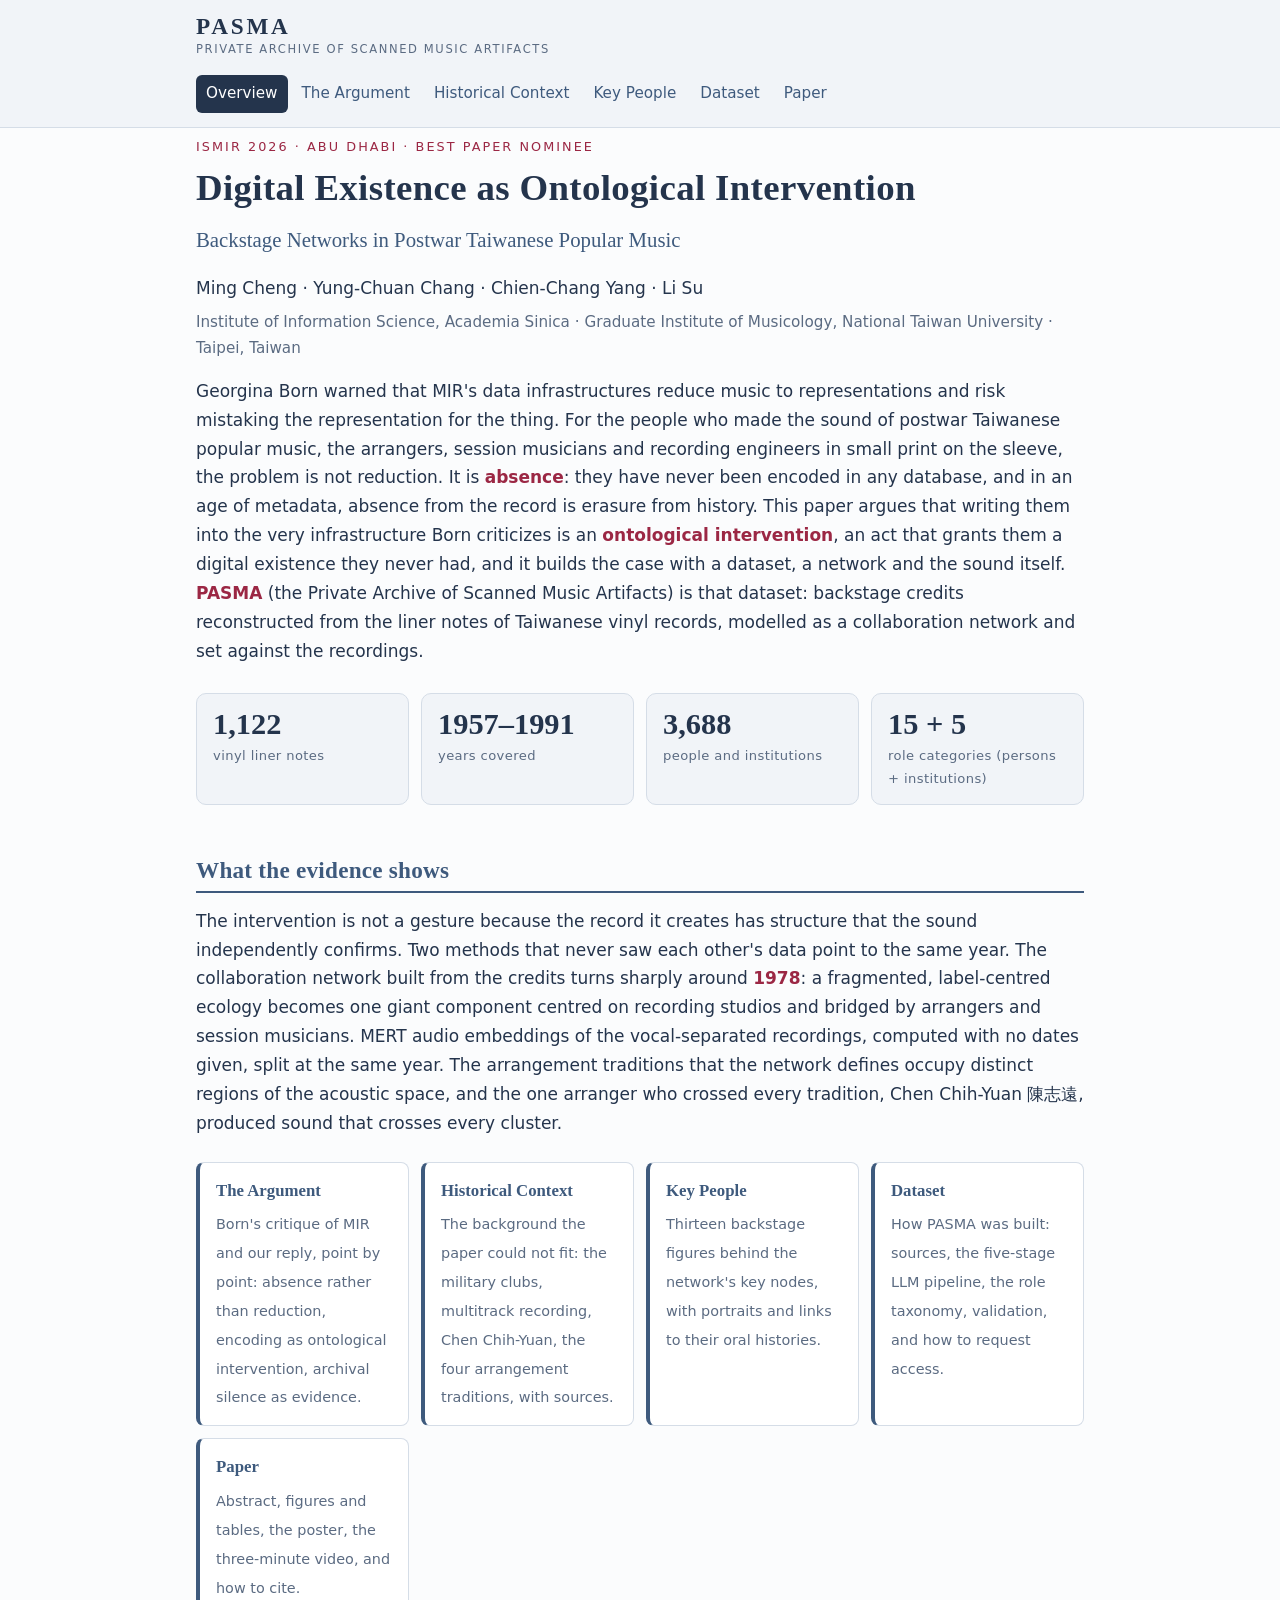
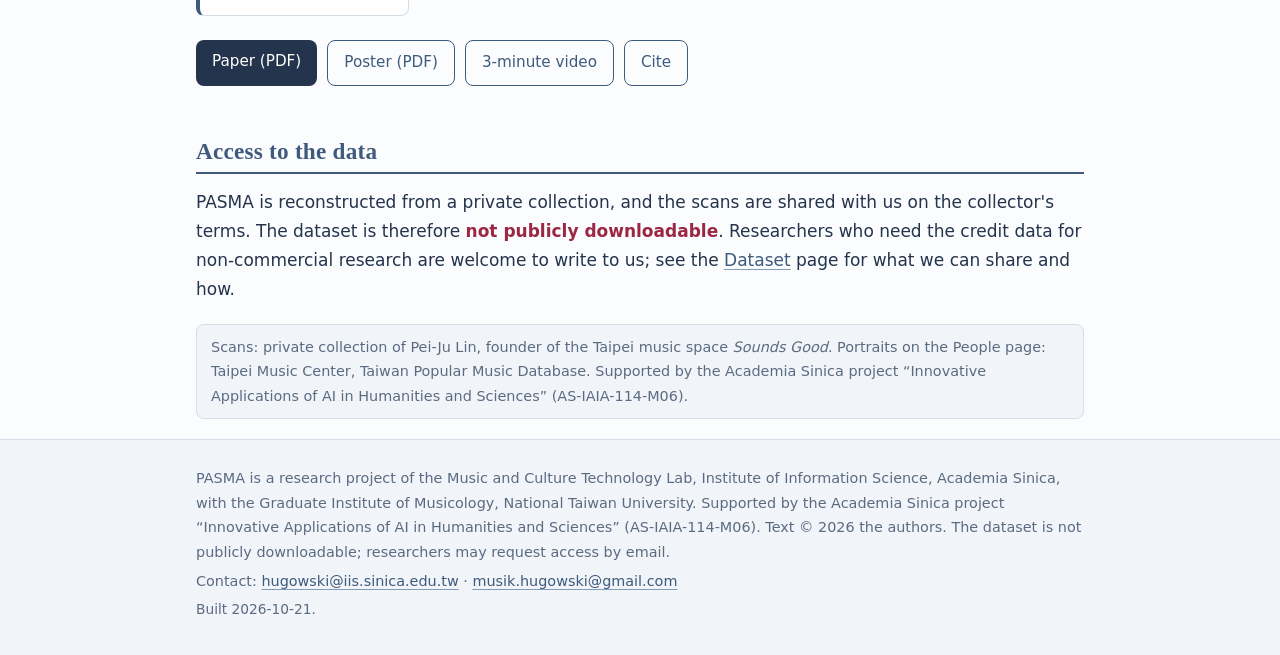
==== index.html @ 9acefadc "Add The Argument page; lead the overview with the claim" ====
<!doctype html>
<html lang="en">
<head>
<meta charset="utf-8">
<meta name="viewport" content="width=device-width, initial-scale=1">
<title>PASMA · Backstage networks in postwar Taiwanese popular music</title>
<meta name="description" content="PASMA, the Private Archive of Scanned Music Artifacts: a dataset reconstructed from the liner notes of 1,122 Taiwanese vinyl records (1957–1991), and the companion site of the ISMIR 2026 paper Digital Existence as Ontological Intervention.">
<meta name="build" content="2026-10-21T02:42">
<link rel="stylesheet" href="assets/css/site.css">
<link rel="icon" href="assets/img/favicon.svg" type="image/svg+xml">
</head>
<body class="page-index">
<header class="site-head"><div class="wrap">
<a class="brand" href="index.html"><span class="brand-main">PASMA</span><span class="brand-sub">Private Archive of Scanned Music Artifacts</span></a>
<nav class="site-nav" aria-label="Site"><a href="index.html" aria-current="page">Overview</a><a href="argument.html">The Argument</a><a href="history.html">Historical Context</a><a href="people.html">Key People</a><a href="dataset.html">Dataset</a><a href="paper.html">Paper</a></nav>
</div></header>
<main class="wrap">
<section class="hero">
<p class="kicker">ISMIR 2026 · Abu Dhabi · Best Paper nominee</p>
<h1>Digital Existence as Ontological Intervention</h1>
<p class="sub">Backstage Networks in Postwar Taiwanese Popular Music</p>
<p class="authors">Ming Cheng · Yung-Chuan Chang · Chien-Chang Yang · Li Su</p>
<p class="affil">Institute of Information Science, Academia Sinica · Graduate Institute of Musicology, National Taiwan University · Taipei, Taiwan</p>
</section>

<p>Georgina Born warned that MIR's data infrastructures reduce music to representations and risk mistaking the representation for the thing. For the people who made the sound of postwar Taiwanese popular music, the arrangers, session musicians and recording engineers in small print on the sleeve, the problem is not reduction. It is <strong>absence</strong>: they have never been encoded in any database, and in an age of metadata, absence from the record is erasure from history. This paper argues that writing them into the very infrastructure Born criticizes is an <strong>ontological intervention</strong>, an act that grants them a digital existence they never had, and it builds the case with a dataset, a network and the sound itself. <strong>PASMA</strong> (the Private Archive of Scanned Music Artifacts) is that dataset: backstage credits reconstructed from the liner notes of Taiwanese vinyl records, modelled as a collaboration network and set against the recordings.</p>
<div class="stats">
<div class="stat"><div class="n">1,122</div><div class="k">vinyl liner notes</div></div>
<div class="stat"><div class="n">1957–1991</div><div class="k">years covered</div></div>
<div class="stat"><div class="n">3,688</div><div class="k">people and institutions</div></div>
<div class="stat"><div class="n">15 + 5</div><div class="k">role categories (persons + institutions)</div></div>
</div>

<h2 id="what-the-evidence-shows">What the evidence shows</h2>
<p>The intervention is not a gesture because the record it creates has structure that the sound independently confirms. Two methods that never saw each other's data point to the same year. The collaboration network built from the credits turns sharply around <strong>1978</strong>: a fragmented, label-centred ecology becomes one giant component centred on recording studios and bridged by arrangers and session musicians. MERT audio embeddings of the vocal-separated recordings, computed with no dates given, split at the same year. The arrangement traditions that the network defines occupy distinct regions of the acoustic space, and the one arranger who crossed every tradition, Chen Chih-Yuan 陳志遠, produced sound that crosses every cluster.</p>
<div class="cards">
<a class="card" href="argument.html"><b>The Argument</b><span>Born's critique of MIR and our reply, point by point: absence rather than reduction, encoding as ontological intervention, archival silence as evidence.</span></a>
<a class="card" href="history.html"><b>Historical Context</b><span>The background the paper could not fit: the military clubs, multitrack recording, Chen Chih-Yuan, the four arrangement traditions, with sources.</span></a>
<a class="card" href="people.html"><b>Key People</b><span>Thirteen backstage figures behind the network's key nodes, with portraits and links to their oral histories.</span></a>
<a class="card" href="dataset.html"><b>Dataset</b><span>How PASMA was built: sources, the five-stage LLM pipeline, the role taxonomy, validation, and how to request access.</span></a>
<a class="card" href="paper.html"><b>Paper</b><span>Abstract, figures and tables, the poster, the three-minute video, and how to cite.</span></a>
</div>

<div class="btns">
<a class="btn" href="assets/pdf/ISMIR2026_459_paper.pdf">Paper (PDF)</a>
<a class="btn ghost" href="assets/pdf/ISMIR2026_459_poster.pdf">Poster (PDF)</a>
<a class="btn ghost" href="paper.html#video">3-minute video</a>
<a class="btn ghost" href="paper.html#cite">Cite</a>
</div>

<h2 id="access-to-the-data">Access to the data</h2>
<p>PASMA is reconstructed from a private collection, and the scans are shared with us on the collector's terms. The dataset is therefore <strong>not publicly downloadable</strong>. Researchers who need the credit data for non-commercial research are welcome to write to us; see the <a href="dataset.html#access">Dataset</a> page for what we can share and how.</p>
<p class="notice">Scans: private collection of Pei-Ju Lin, founder of the Taipei music space <em>Sounds Good</em>. Portraits on the People page: Taipei Music Center, Taiwan Popular Music Database. Supported by the Academia Sinica project “Innovative Applications of AI in Humanities and Sciences” (AS-IAIA-114-M06).</p>
</main>
<footer class="site-foot"><div class="wrap">
<p>PASMA is a research project of the Music and Culture Technology Lab, Institute of Information Science, Academia Sinica, with the Graduate Institute of Musicology, National Taiwan University. Supported by the Academia Sinica project “Innovative Applications of AI in Humanities and Sciences” (AS-IAIA-114-M06). Text © 2026 the authors. The dataset is not publicly downloadable; researchers may request access by email.</p>
<p>Contact: <a href="mailto:hugowski@iis.sinica.edu.tw">hugowski@iis.sinica.edu.tw</a> · <a href="mailto:musik.hugowski@gmail.com">musik.hugowski@gmail.com</a></p>
<p class="small">Built 2026-10-21.</p>
</div></footer>
</body>
</html>
---- assets/css/site.css ----
/* PASMA 專案網站樣式。色票：MCT Lab「霧藍紙」token（與 ISMIR 2026 海報一致）。 */
:root{
  --ink:#24344C; --line:#3E5A7D; --accent:#9B2744; --paper:#F1F4F8; --mist:#849BB7; --rose:#D4A7B2;
  --bg:#FBFCFD; --card:#FFFFFF; --rule:#D5DDE7; --muted:#5B6B82; --code:#E9EEF4;
  --t-pre:#7B68C4; --t-chen:#9B2744; --t-electone:#3B82C4; --t-post:#639922;
  --inverse-bg:#24344C; --inverse-fg:#FFFFFF;
  --serif:"Noto Serif TC","Noto Serif","Songti TC",Georgia,serif;
  --sans:"Noto Sans TC","Noto Sans","PingFang TC","Helvetica Neue",system-ui,sans-serif;
  --mono:ui-monospace,"SF Mono",Menlo,monospace;
}
@media (prefers-color-scheme:dark){:root:not([data-theme="light"]){
  --ink:#E6ECF4; --line:#9DB4D1; --accent:#E07A95; --paper:#1B2433; --mist:#8DA2BD; --rose:#C98FA0;
  --bg:#111822; --card:#18212E; --rule:#2A3747; --muted:#9AA9BD; --code:#1F2A3A; --inverse-bg:#E6ECF4; --inverse-fg:#111822;}}
:root[data-theme="dark"]{
  --ink:#E6ECF4; --line:#9DB4D1; --accent:#E07A95; --paper:#1B2433; --mist:#8DA2BD; --rose:#C98FA0;
  --bg:#111822; --card:#18212E; --rule:#2A3747; --muted:#9AA9BD; --code:#1F2A3A; --inverse-bg:#E6ECF4; --inverse-fg:#111822;}

*{box-sizing:border-box}
html{scroll-behavior:smooth;-webkit-text-size-adjust:100%}
body{margin:0;background:var(--bg);color:var(--ink);font-family:var(--sans);font-size:17px;line-height:1.7;-webkit-font-smoothing:antialiased}
.wrap{max-width:920px;margin:0 auto;padding:0 16px}
a{color:var(--line);text-decoration:underline;text-decoration-color:var(--mist);text-underline-offset:3px}
a:hover{color:var(--accent);text-decoration-color:var(--accent)}
img{max-width:100%;height:auto}

/* 頁首與導覽 */
.site-head{background:var(--paper);border-bottom:1px solid var(--rule)}
.site-head .wrap{display:flex;align-items:center;justify-content:space-between;gap:16px;flex-wrap:wrap;padding-top:14px;padding-bottom:14px}
.brand{display:flex;flex-direction:column;text-decoration:none;color:var(--ink)}
.brand-main{font-family:var(--serif);font-weight:700;font-size:1.45rem;letter-spacing:.12em;line-height:1.1}
.brand-sub{font-size:.72rem;letter-spacing:.14em;text-transform:uppercase;color:var(--muted)}
.site-nav{display:flex;gap:4px;flex-wrap:wrap}
.site-nav a{text-decoration:none;color:var(--line);padding:6px 10px;border-radius:6px;font-size:.95rem}
.site-nav a:hover{background:var(--card);color:var(--accent)}
.site-nav a[aria-current="page"]{background:var(--inverse-bg);color:var(--inverse-fg)}

/* 標題與內文 */
main{padding:28px 0 56px}
h1,h2,h3,h4{font-family:var(--serif);color:var(--line);font-weight:600;line-height:1.25;letter-spacing:.01em}
h1{font-size:2rem;margin:.2em 0 .5em;color:var(--ink)}
h2{font-size:1.45rem;margin:2.2em 0 .6em;padding-bottom:.25em;border-bottom:2px solid var(--line);scroll-margin-top:16px}
h3{font-size:1.12rem;margin:1.6em 0 .4em}
h4{font-size:1rem;margin:1.2em 0 .3em}
p{margin:.65em 0}
p.lead{font-size:1.12rem;color:var(--muted)}
p.grounds{color:var(--muted);font-size:.95rem;border-left:3px solid var(--rose);padding-left:12px}
em{color:var(--muted)}
strong{color:var(--accent);font-weight:600}
hr{border:0;border-top:1px solid var(--rule);margin:2em 0}
blockquote{margin:1em 0;padding:.6em 1.1em;border-left:4px solid var(--rose);background:var(--paper);color:var(--ink)}
code{font-family:var(--mono);font-size:.88em;background:var(--code);padding:1px 5px;border-radius:4px}
pre{background:var(--paper);border:1px solid var(--rule);border-radius:8px;padding:12px 14px;overflow-x:auto;font-size:.86rem;line-height:1.5}
pre code{background:none;padding:0}
ul,ol{padding-left:1.5em}
li{margin:.3em 0}
.small{font-size:.86rem;color:var(--muted)}

/* 表格 */
.tablewrap{overflow-x:auto;-webkit-overflow-scrolling:touch;margin:1em 0}
table{border-collapse:collapse;width:100%;font-size:.93rem}
th,td{border:1px solid var(--rule);padding:7px 10px;vertical-align:top;text-align:left}
th{background:var(--paper);font-weight:600}
td.num,th.num{text-align:right;font-variant-numeric:tabular-nums}

/* 圖 */
figure{margin:1.4em 0}
figure img{display:block;margin:0 auto;border:1px solid var(--rule);border-radius:6px;background:#fff}
figcaption{font-size:.9rem;color:var(--muted);margin-top:.5em;line-height:1.5}
.fig-row{display:grid;grid-template-columns:repeat(auto-fit,minmax(220px,1fr));gap:12px;margin:1.2em 0}
.fig-row figure{margin:0}

/* 落地頁 */
.hero{padding:8px 0 4px}
.hero .kicker{font-size:.8rem;letter-spacing:.16em;text-transform:uppercase;color:var(--accent);margin:0 0 .6em}
.hero h1{font-size:2.3rem;margin:0 0 .3em}
.hero .sub{font-family:var(--serif);font-size:1.3rem;color:var(--line);margin:0 0 .8em}
.hero .authors{margin:.4em 0;color:var(--ink)}
.hero .affil{color:var(--muted);font-size:.95rem;margin:0}
.stats{display:grid;grid-template-columns:repeat(auto-fit,minmax(150px,1fr));gap:12px;margin:1.6em 0}
.stat{background:var(--paper);border:1px solid var(--rule);border-radius:10px;padding:14px 16px}
.stat .n{font-family:var(--serif);font-size:1.9rem;font-weight:700;color:var(--ink);line-height:1.1;font-variant-numeric:tabular-nums}
.stat .k{font-size:.82rem;color:var(--muted);margin-top:4px;letter-spacing:.03em}
.cards{display:grid;grid-template-columns:repeat(auto-fit,minmax(200px,1fr));gap:12px;margin:1.4em 0}
.card{display:block;background:var(--card);border:1px solid var(--rule);border-left:4px solid var(--line);border-radius:8px;padding:14px 16px;text-decoration:none;color:var(--ink)}
.card:hover{border-left-color:var(--accent);color:var(--ink)}
.card b{display:block;font-family:var(--serif);font-size:1.05rem;color:var(--line);margin-bottom:4px}
.card span{font-size:.9rem;color:var(--muted)}
.btns{display:flex;flex-wrap:wrap;gap:10px;margin:1.2em 0}
.btn{display:inline-block;padding:9px 16px;border-radius:8px;background:var(--inverse-bg);color:var(--inverse-fg);text-decoration:none;font-size:.95rem}
.btn:hover{background:var(--accent);color:#fff}
.btn.ghost{background:transparent;color:var(--line);border:1px solid var(--line)}
.btn.ghost:hover{color:var(--accent);border-color:var(--accent)}
.notice{font-size:.9rem;color:var(--muted);background:var(--paper);border:1px solid var(--rule);border-radius:8px;padding:10px 14px;margin:1.4em 0}
.callout{background:var(--paper);border-left:4px solid var(--accent);border-radius:6px;padding:12px 16px;margin:1.4em 0}

/* 人物 */
.people-grid{display:grid;grid-template-columns:repeat(auto-fill,minmax(250px,1fr));gap:16px;margin:1em 0 2em}
.person{background:var(--card);border:1px solid var(--rule);border-radius:10px;padding:18px 16px 14px;text-align:center}
.person .avatar{width:120px;height:120px;border-radius:50%;object-fit:cover;display:block;margin:0 auto 10px;border:3px solid var(--paper);box-shadow:0 0 0 1px var(--rule)}
.person .avatar.placeholder{background:var(--paper);position:relative}
.person .avatar.placeholder::after{content:"";position:absolute;inset:36px;border-radius:50%;background:var(--mist);opacity:.55}
.placeholder-pre::after{background:var(--t-pre)!important}
.placeholder-chen::after{background:var(--t-chen)!important}
.placeholder-electone::after{background:var(--t-electone)!important}
.placeholder-post::after{background:var(--t-post)!important}
.person h3{margin:.2em 0 .1em;font-size:1.1rem}
.person h3 .zh{font-family:var(--sans);font-weight:400;color:var(--muted);font-size:.95rem;margin-left:6px}
.person h3 .alias{display:block;font-family:var(--sans);font-weight:400;color:var(--muted);font-size:.86rem;margin-top:2px}
.person .meta{font-size:.86rem;color:var(--muted);margin:0 0 .6em}
.person .bio{font-size:.93rem;text-align:left;margin:.4em 0}
.person .in-study{font-size:.86rem;text-align:left;color:var(--accent);margin:.5em 0}
.person .more{font-size:.86rem;margin:.6em 0 0}

/* 引用與書目 */
sup.cite{font-size:.72em;line-height:0;margin-left:1px}
sup.cite a{text-decoration:none;color:var(--accent)}
.references{margin-top:2.5em}
.references ol{padding-left:1.6em;font-size:.92rem}
.references li{margin:.45em 0;line-height:1.55;overflow-wrap:anywhere}
.references a{word-break:break-all}
.references li:target{background:var(--paper)}
.footnote{font-size:.9rem;color:var(--muted)}
.footnote-ref{text-decoration:none;color:var(--accent)}

/* 影片 */
video{width:100%;max-width:880px;border-radius:8px;background:#000;display:block;margin:1em auto}

/* 頁尾 */
.site-foot{border-top:1px solid var(--rule);background:var(--paper);color:var(--muted);font-size:.9rem;padding:22px 0 30px}
.site-foot p{margin:.3em 0}

@media (max-width:640px){
  body{font-size:16px}
  .hero h1{font-size:1.75rem}
  .hero .sub{font-size:1.1rem}
  h2{font-size:1.3rem}
  .brand-main{font-size:1.25rem}
}
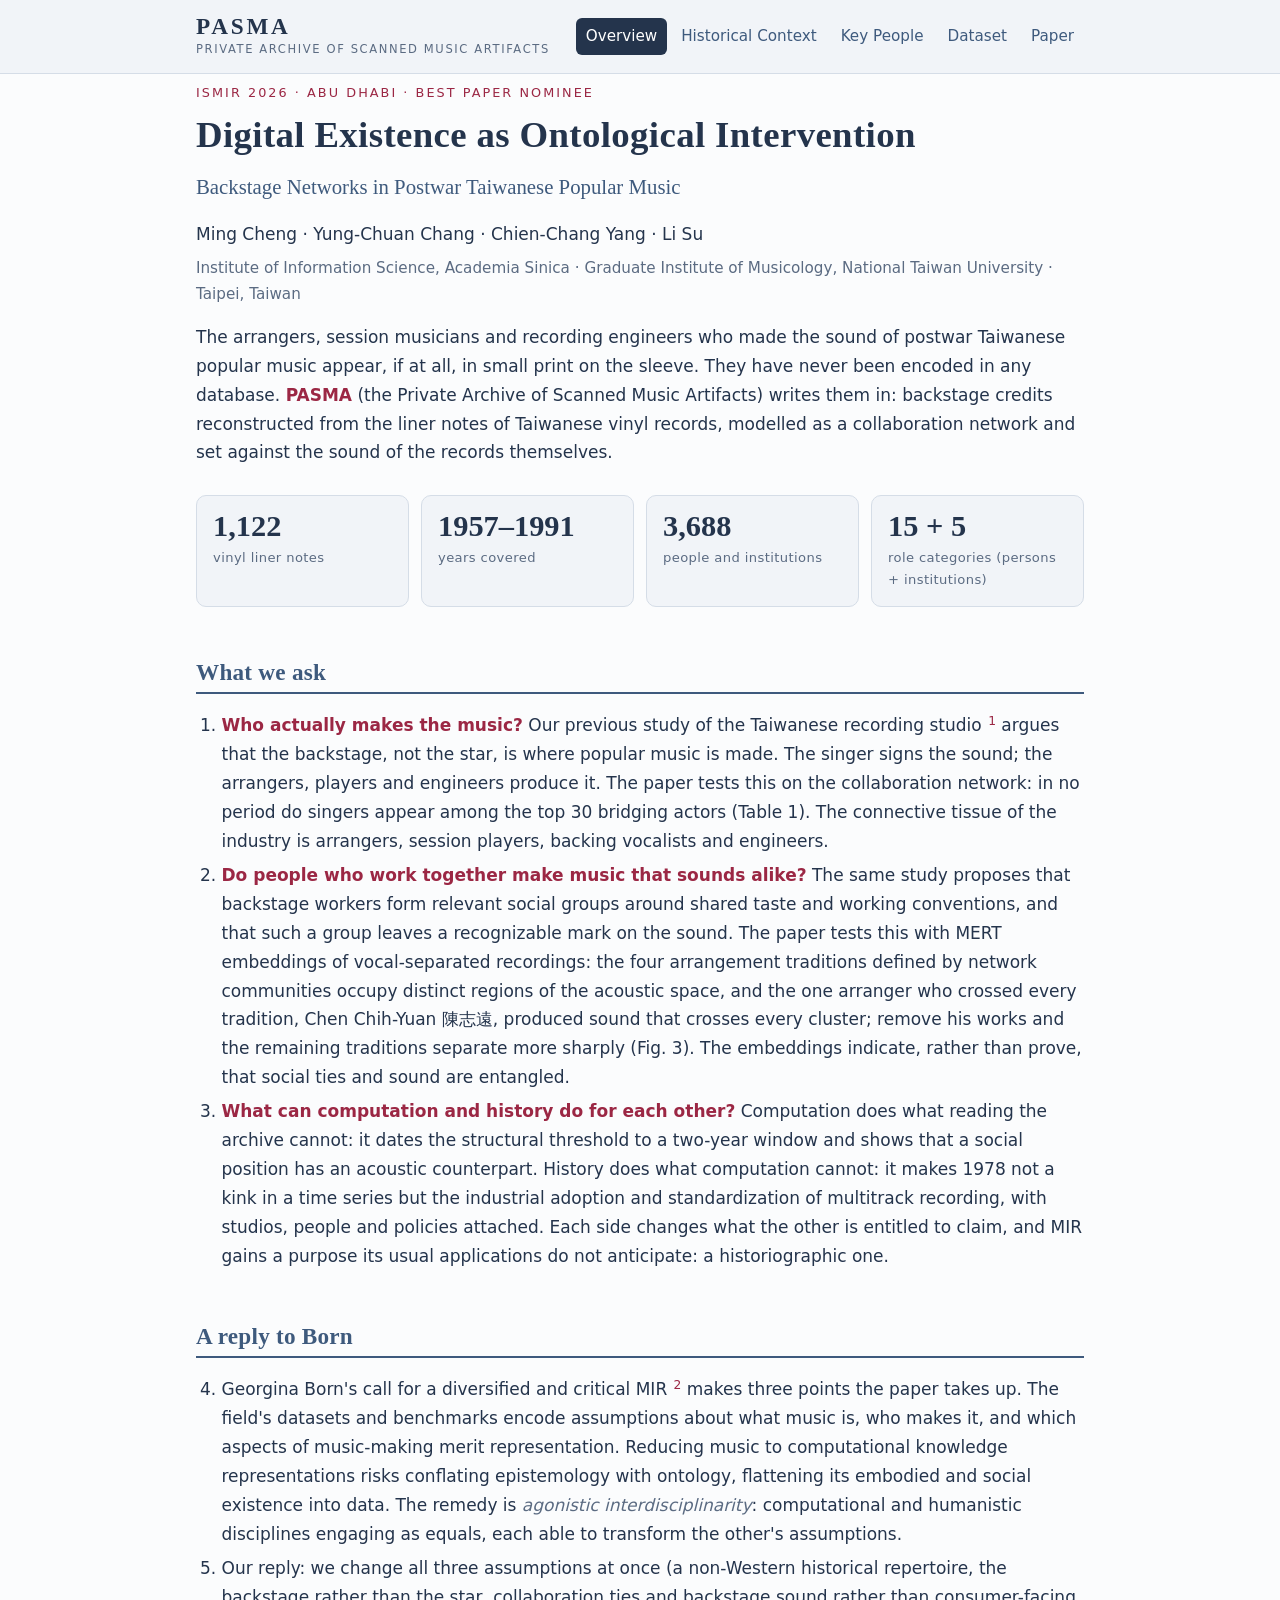
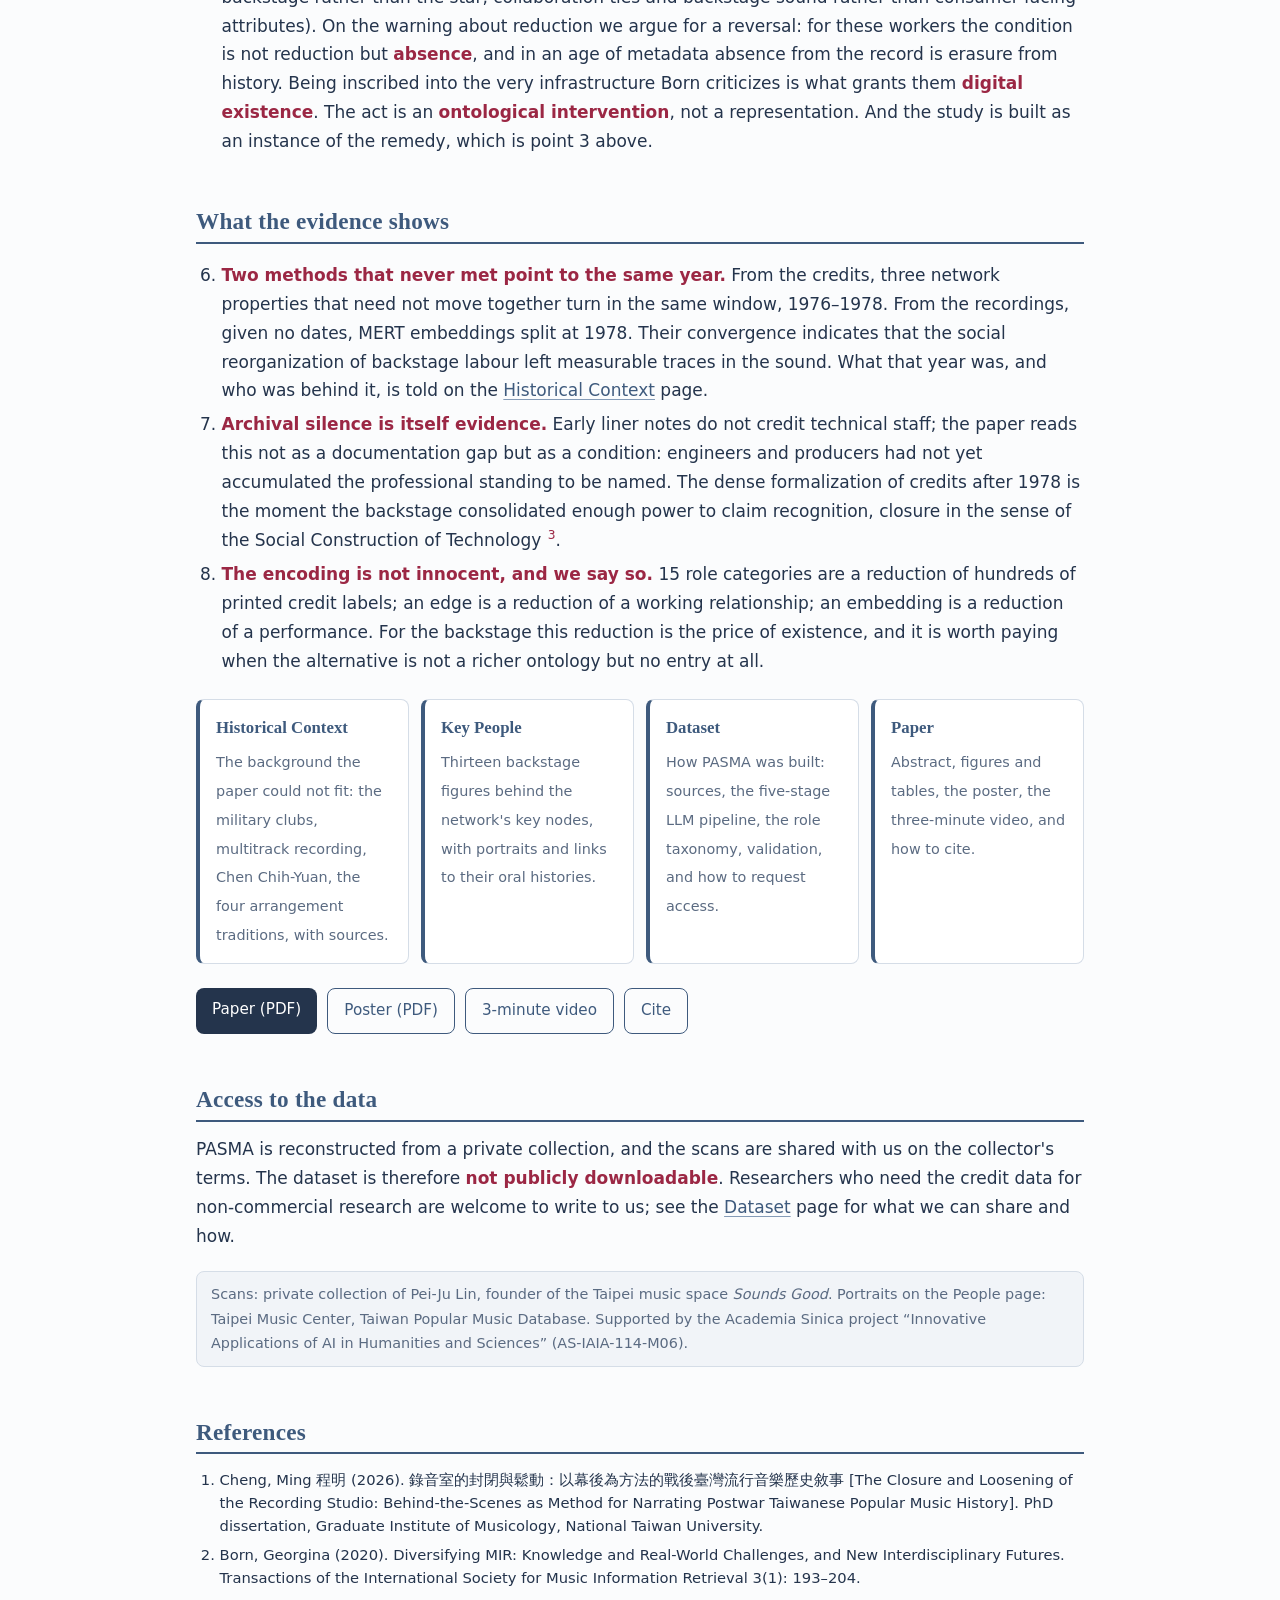
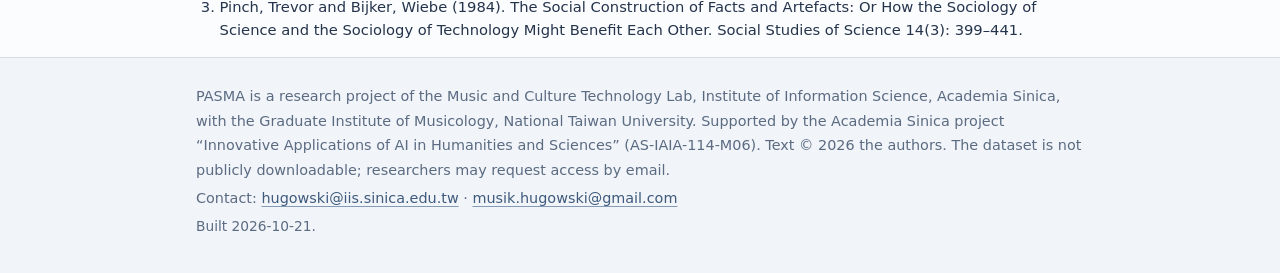
==== commit 558faf4e: "Fold the argument into the Overview as numbered points; remove the Argument page" ====
--- a/index.html
+++ b/index.html
@@ -5,14 +5,14 @@
 <meta name="viewport" content="width=device-width, initial-scale=1">
 <title>PASMA · Backstage networks in postwar Taiwanese popular music</title>
 <meta name="description" content="PASMA, the Private Archive of Scanned Music Artifacts: a dataset reconstructed from the liner notes of 1,122 Taiwanese vinyl records (1957–1991), and the companion site of the ISMIR 2026 paper Digital Existence as Ontological Intervention.">
-<meta name="build" content="2026-10-21T02:42">
+<meta name="build" content="2026-10-21T06:26">
 <link rel="stylesheet" href="assets/css/site.css">
 <link rel="icon" href="assets/img/favicon.svg" type="image/svg+xml">
 </head>
 <body class="page-index">
 <header class="site-head"><div class="wrap">
 <a class="brand" href="index.html"><span class="brand-main">PASMA</span><span class="brand-sub">Private Archive of Scanned Music Artifacts</span></a>
-<nav class="site-nav" aria-label="Site"><a href="index.html" aria-current="page">Overview</a><a href="argument.html">The Argument</a><a href="history.html">Historical Context</a><a href="people.html">Key People</a><a href="dataset.html">Dataset</a><a href="paper.html">Paper</a></nav>
+<nav class="site-nav" aria-label="Site"><a href="index.html" aria-current="page">Overview</a><a href="history.html">Historical Context</a><a href="people.html">Key People</a><a href="dataset.html">Dataset</a><a href="paper.html">Paper</a></nav>
 </div></header>
 <main class="wrap">
 <section class="hero">
@@ -23,7 +23,7 @@
 <p class="affil">Institute of Information Science, Academia Sinica · Graduate Institute of Musicology, National Taiwan University · Taipei, Taiwan</p>
 </section>
 
-<p>Georgina Born warned that MIR's data infrastructures reduce music to representations and risk mistaking the representation for the thing. For the people who made the sound of postwar Taiwanese popular music, the arrangers, session musicians and recording engineers in small print on the sleeve, the problem is not reduction. It is <strong>absence</strong>: they have never been encoded in any database, and in an age of metadata, absence from the record is erasure from history. This paper argues that writing them into the very infrastructure Born criticizes is an <strong>ontological intervention</strong>, an act that grants them a digital existence they never had, and it builds the case with a dataset, a network and the sound itself. <strong>PASMA</strong> (the Private Archive of Scanned Music Artifacts) is that dataset: backstage credits reconstructed from the liner notes of Taiwanese vinyl records, modelled as a collaboration network and set against the recordings.</p>
+<p>The arrangers, session musicians and recording engineers who made the sound of postwar Taiwanese popular music appear, if at all, in small print on the sleeve. They have never been encoded in any database. <strong>PASMA</strong> (the Private Archive of Scanned Music Artifacts) writes them in: backstage credits reconstructed from the liner notes of Taiwanese vinyl records, modelled as a collaboration network and set against the sound of the records themselves.</p>
 <div class="stats">
 <div class="stat"><div class="n">1,122</div><div class="k">vinyl liner notes</div></div>
 <div class="stat"><div class="n">1957–1991</div><div class="k">years covered</div></div>
@@ -31,10 +31,24 @@
 <div class="stat"><div class="n">15 + 5</div><div class="k">role categories (persons + institutions)</div></div>
 </div>
 
+<h2 id="what-we-ask">What we ask</h2>
+<ol>
+<li><strong>Who actually makes the music?</strong> Our previous study of the Taiwanese recording studio <sup class="cite"><a href="#ref-cheng2026dissertation">1</a></sup> argues that the backstage, not the star, is where popular music is made. The singer signs the sound; the arrangers, players and engineers produce it. The paper tests this on the collaboration network: in no period do singers appear among the top 30 bridging actors (Table 1). The connective tissue of the industry is arrangers, session players, backing vocalists and engineers.</li>
+<li><strong>Do people who work together make music that sounds alike?</strong> The same study proposes that backstage workers form relevant social groups around shared taste and working conventions, and that such a group leaves a recognizable mark on the sound. The paper tests this with MERT embeddings of vocal-separated recordings: the four arrangement traditions defined by network communities occupy distinct regions of the acoustic space, and the one arranger who crossed every tradition, Chen Chih-Yuan 陳志遠, produced sound that crosses every cluster; remove his works and the remaining traditions separate more sharply (Fig. 3). The embeddings indicate, rather than prove, that social ties and sound are entangled.</li>
+<li><strong>What can computation and history do for each other?</strong> Computation does what reading the archive cannot: it dates the structural threshold to a two-year window and shows that a social position has an acoustic counterpart. History does what computation cannot: it makes 1978 not a kink in a time series but the industrial adoption and standardization of multitrack recording, with studios, people and policies attached. Each side changes what the other is entitled to claim, and MIR gains a purpose its usual applications do not anticipate: a historiographic one.</li>
+</ol>
+<h2 id="a-reply-to-born">A reply to Born</h2>
+<ol start="4">
+<li>Georgina Born's call for a diversified and critical MIR <sup class="cite"><a href="#ref-Born2020">2</a></sup> makes three points the paper takes up. The field's datasets and benchmarks encode assumptions about what music is, who makes it, and which aspects of music-making merit representation. Reducing music to computational knowledge representations risks conflating epistemology with ontology, flattening its embodied and social existence into data. The remedy is <em>agonistic interdisciplinarity</em>: computational and humanistic disciplines engaging as equals, each able to transform the other's assumptions.</li>
+<li>Our reply: we change all three assumptions at once (a non-Western historical repertoire, the backstage rather than the star, collaboration ties and backstage sound rather than consumer-facing attributes). On the warning about reduction we argue for a reversal: for these workers the condition is not reduction but <strong>absence</strong>, and in an age of metadata absence from the record is erasure from history. Being inscribed into the very infrastructure Born criticizes is what grants them <strong>digital existence</strong>. The act is an <strong>ontological intervention</strong>, not a representation. And the study is built as an instance of the remedy, which is point 3 above.</li>
+</ol>
 <h2 id="what-the-evidence-shows">What the evidence shows</h2>
-<p>The intervention is not a gesture because the record it creates has structure that the sound independently confirms. Two methods that never saw each other's data point to the same year. The collaboration network built from the credits turns sharply around <strong>1978</strong>: a fragmented, label-centred ecology becomes one giant component centred on recording studios and bridged by arrangers and session musicians. MERT audio embeddings of the vocal-separated recordings, computed with no dates given, split at the same year. The arrangement traditions that the network defines occupy distinct regions of the acoustic space, and the one arranger who crossed every tradition, Chen Chih-Yuan 陳志遠, produced sound that crosses every cluster.</p>
+<ol start="6">
+<li><strong>Two methods that never met point to the same year.</strong> From the credits, three network properties that need not move together turn in the same window, 1976–1978. From the recordings, given no dates, MERT embeddings split at 1978. Their convergence indicates that the social reorganization of backstage labour left measurable traces in the sound. What that year was, and who was behind it, is told on the <a href="history.html">Historical Context</a> page.</li>
+<li><strong>Archival silence is itself evidence.</strong> Early liner notes do not credit technical staff; the paper reads this not as a documentation gap but as a condition: engineers and producers had not yet accumulated the professional standing to be named. The dense formalization of credits after 1978 is the moment the backstage consolidated enough power to claim recognition, closure in the sense of the Social Construction of Technology <sup class="cite"><a href="#ref-Pinch1984">3</a></sup>.</li>
+<li><strong>The encoding is not innocent, and we say so.</strong> 15 role categories are a reduction of hundreds of printed credit labels; an edge is a reduction of a working relationship; an embedding is a reduction of a performance. For the backstage this reduction is the price of existence, and it is worth paying when the alternative is not a richer ontology but no entry at all.</li>
+</ol>
 <div class="cards">
-<a class="card" href="argument.html"><b>The Argument</b><span>Born's critique of MIR and our reply, point by point: absence rather than reduction, encoding as ontological intervention, archival silence as evidence.</span></a>
 <a class="card" href="history.html"><b>Historical Context</b><span>The background the paper could not fit: the military clubs, multitrack recording, Chen Chih-Yuan, the four arrangement traditions, with sources.</span></a>
 <a class="card" href="people.html"><b>Key People</b><span>Thirteen backstage figures behind the network's key nodes, with portraits and links to their oral histories.</span></a>
 <a class="card" href="dataset.html"><b>Dataset</b><span>How PASMA was built: sources, the five-stage LLM pipeline, the role taxonomy, validation, and how to request access.</span></a>
@@ -50,7 +64,7 @@
 
 <h2 id="access-to-the-data">Access to the data</h2>
 <p>PASMA is reconstructed from a private collection, and the scans are shared with us on the collector's terms. The dataset is therefore <strong>not publicly downloadable</strong>. Researchers who need the credit data for non-commercial research are welcome to write to us; see the <a href="dataset.html#access">Dataset</a> page for what we can share and how.</p>
-<p class="notice">Scans: private collection of Pei-Ju Lin, founder of the Taipei music space <em>Sounds Good</em>. Portraits on the People page: Taipei Music Center, Taiwan Popular Music Database. Supported by the Academia Sinica project “Innovative Applications of AI in Humanities and Sciences” (AS-IAIA-114-M06).</p>
+<p class="notice">Scans: private collection of Pei-Ju Lin, founder of the Taipei music space <em>Sounds Good</em>. Portraits on the People page: Taipei Music Center, Taiwan Popular Music Database. Supported by the Academia Sinica project “Innovative Applications of AI in Humanities and Sciences” (AS-IAIA-114-M06).</p><section id="references" class="references"><h2>References</h2><ol><li id="ref-cheng2026dissertation">Cheng, Ming 程明 (2026). 錄音室的封閉與鬆動：以幕後為方法的戰後臺灣流行音樂歷史敘事 [The Closure and Loosening of the Recording Studio: Behind-the-Scenes as Method for Narrating Postwar Taiwanese Popular Music History]. PhD dissertation, Graduate Institute of Musicology, National Taiwan University.</li><li id="ref-Born2020">Born, Georgina (2020). Diversifying MIR: Knowledge and Real-World Challenges, and New Interdisciplinary Futures. Transactions of the International Society for Music Information Retrieval 3(1): 193–204.</li><li id="ref-Pinch1984">Pinch, Trevor and Bijker, Wiebe (1984). The Social Construction of Facts and Artefacts: Or How the Sociology of Science and the Sociology of Technology Might Benefit Each Other. Social Studies of Science 14(3): 399–441.</li></ol></section>
 </main>
 <footer class="site-foot"><div class="wrap">
 <p>PASMA is a research project of the Music and Culture Technology Lab, Institute of Information Science, Academia Sinica, with the Graduate Institute of Musicology, National Taiwan University. Supported by the Academia Sinica project “Innovative Applications of AI in Humanities and Sciences” (AS-IAIA-114-M06). Text © 2026 the authors. The dataset is not publicly downloadable; researchers may request access by email.</p>
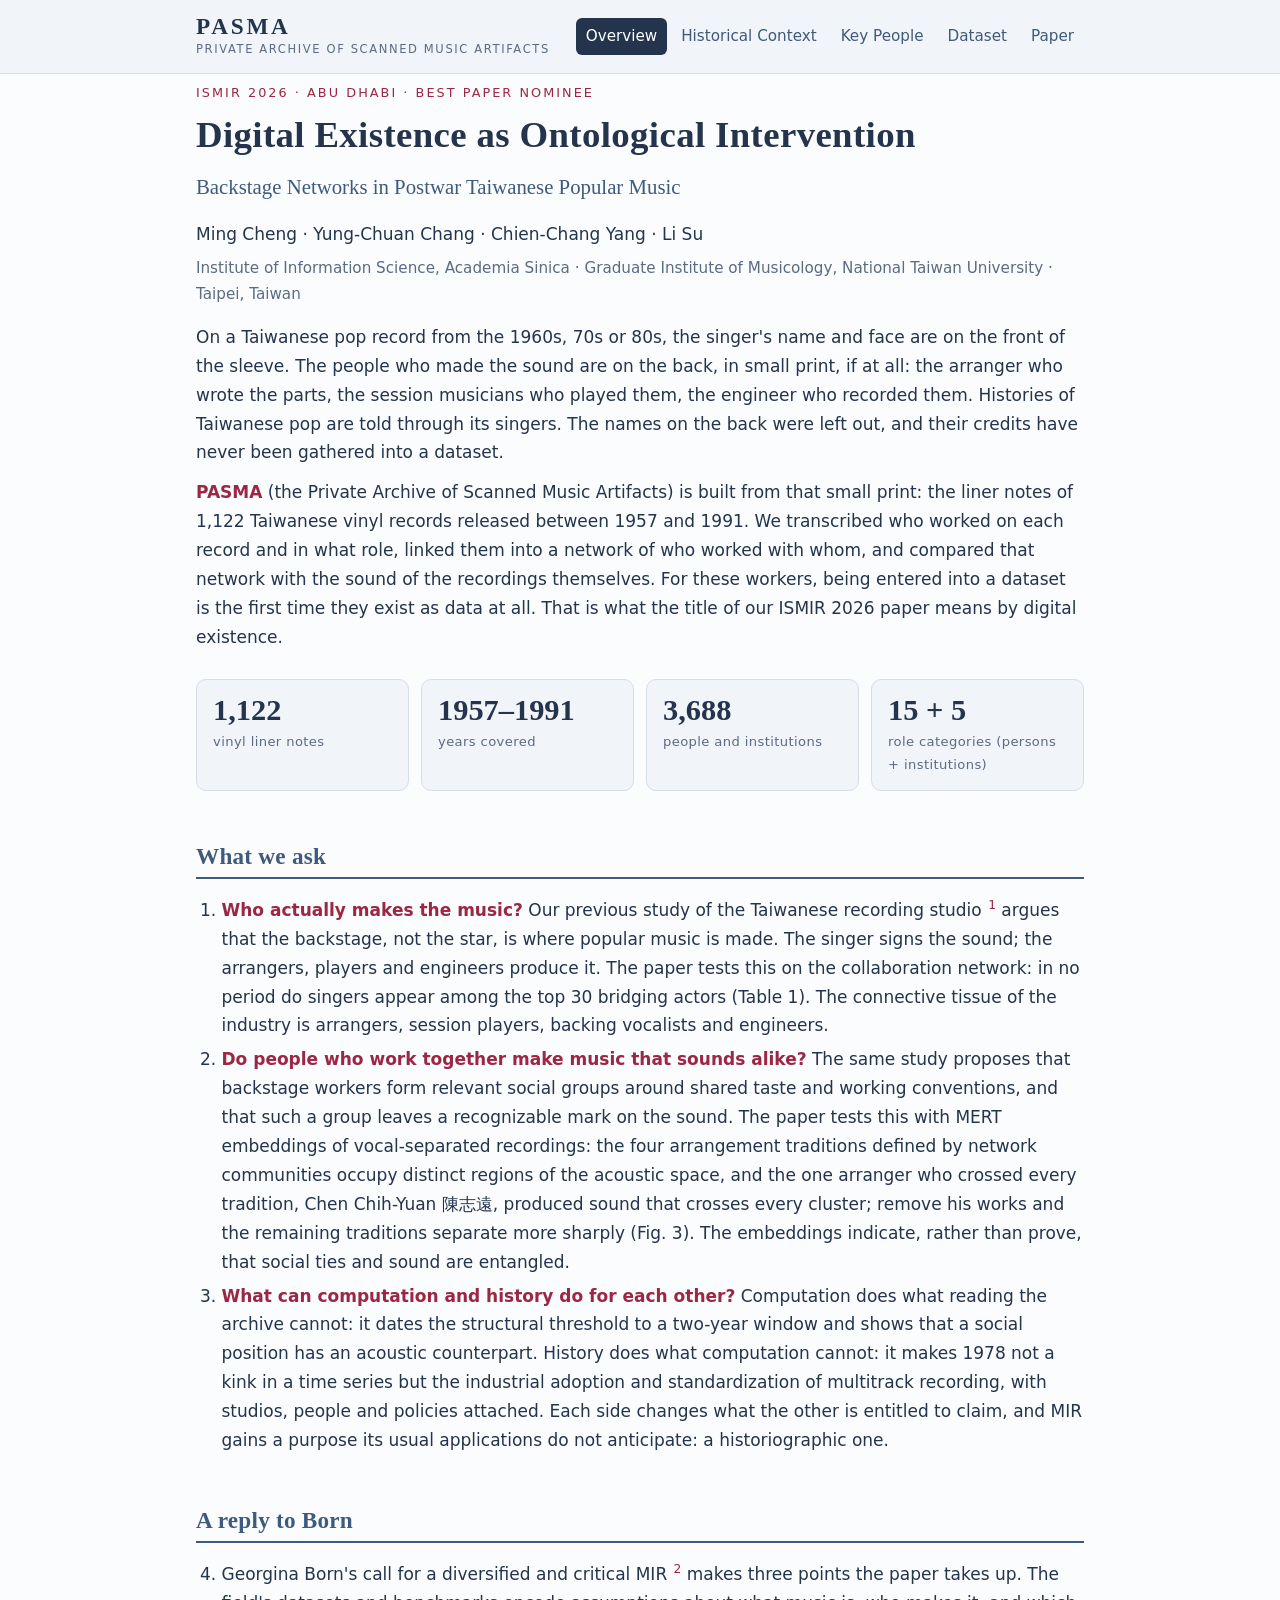
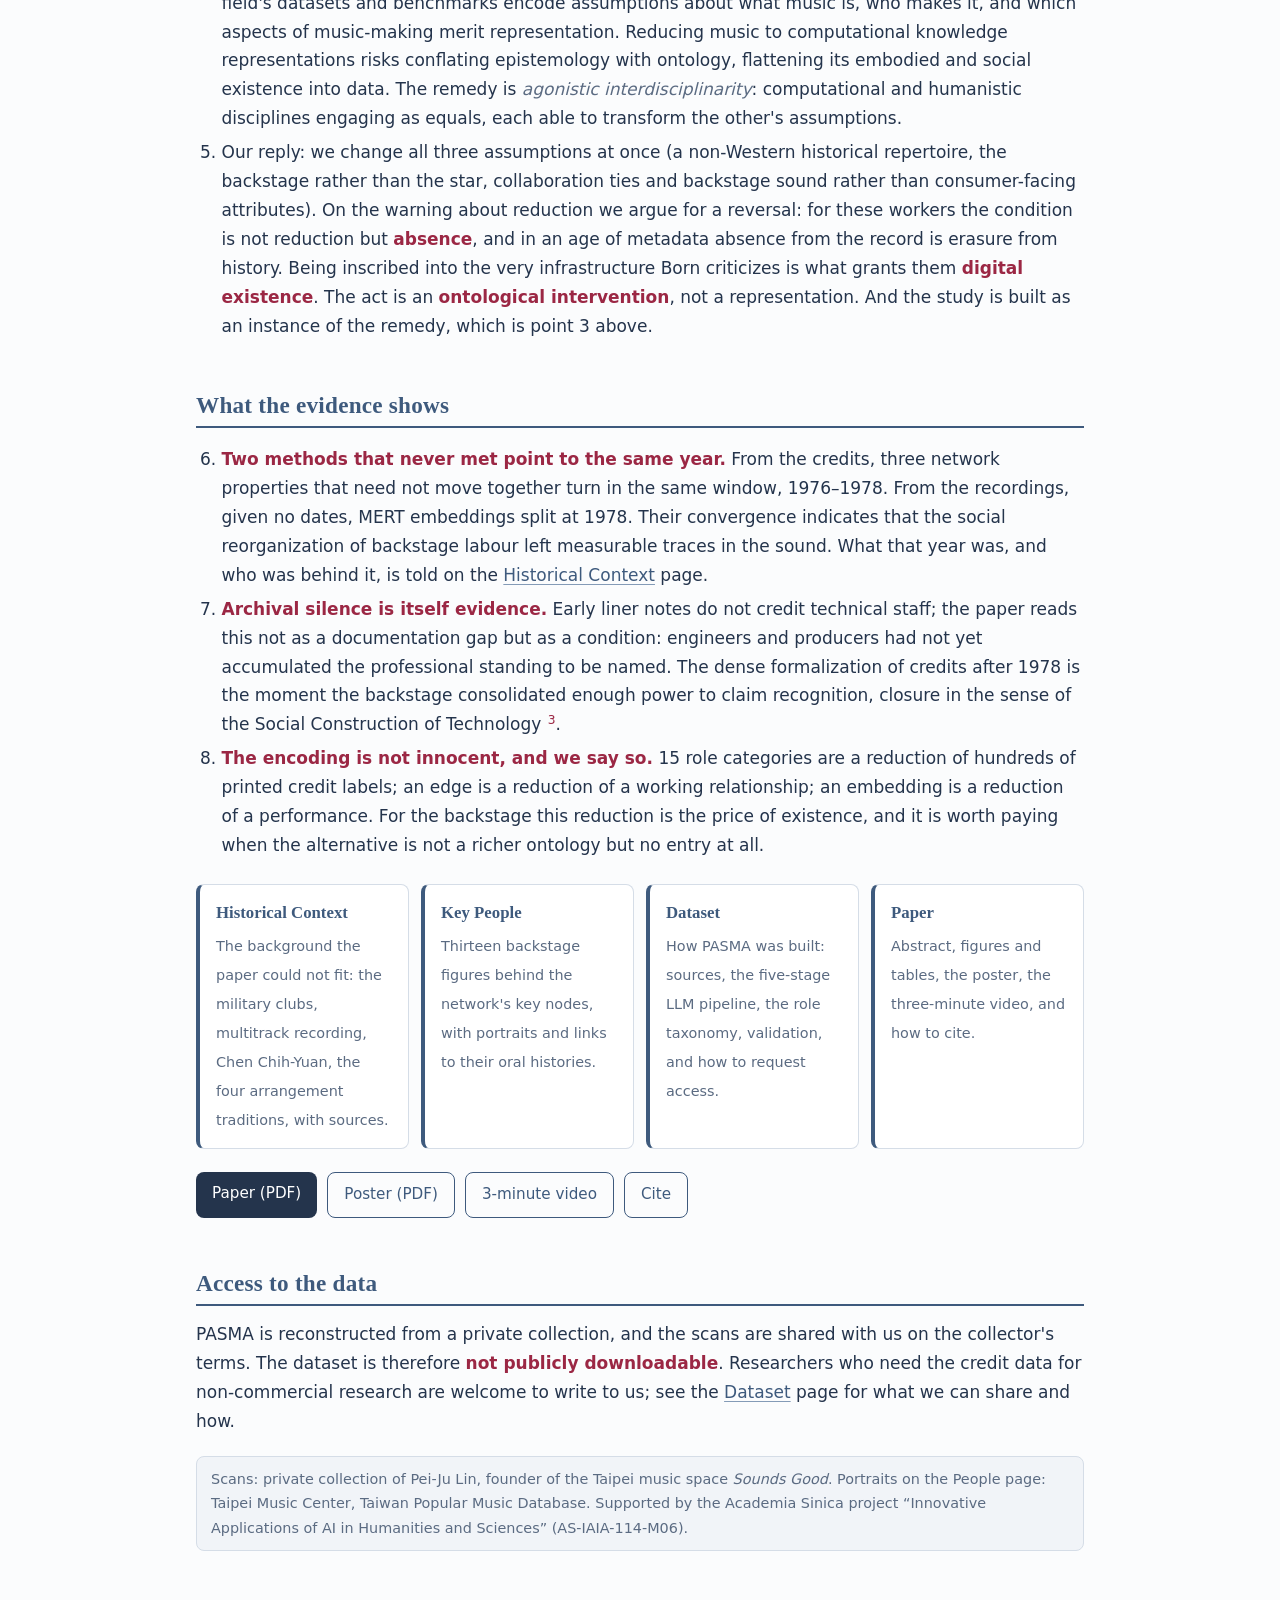
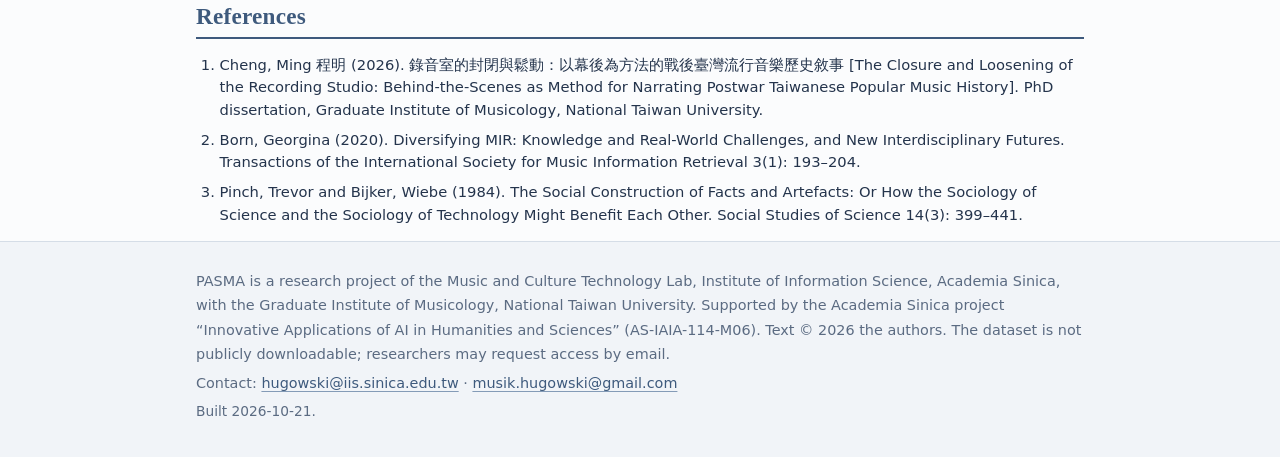
==== commit 4e82dfce: "Rewrite the Overview lede for readers new to the topic Open with the front/back of the sleeve, gloss" ====
--- a/index.html
+++ b/index.html
@@ -5,7 +5,7 @@
 <meta name="viewport" content="width=device-width, initial-scale=1">
 <title>PASMA · Backstage networks in postwar Taiwanese popular music</title>
 <meta name="description" content="PASMA, the Private Archive of Scanned Music Artifacts: a dataset reconstructed from the liner notes of 1,122 Taiwanese vinyl records (1957–1991), and the companion site of the ISMIR 2026 paper Digital Existence as Ontological Intervention.">
-<meta name="build" content="2026-10-21T06:26">
+<meta name="build" content="2026-10-21T15:08">
 <link rel="stylesheet" href="assets/css/site.css">
 <link rel="icon" href="assets/img/favicon.svg" type="image/svg+xml">
 </head>
@@ -23,7 +23,8 @@
 <p class="affil">Institute of Information Science, Academia Sinica · Graduate Institute of Musicology, National Taiwan University · Taipei, Taiwan</p>
 </section>
 
-<p>The arrangers, session musicians and recording engineers who made the sound of postwar Taiwanese popular music appear, if at all, in small print on the sleeve. They have never been encoded in any database. <strong>PASMA</strong> (the Private Archive of Scanned Music Artifacts) writes them in: backstage credits reconstructed from the liner notes of Taiwanese vinyl records, modelled as a collaboration network and set against the sound of the records themselves.</p>
+<p>On a Taiwanese pop record from the 1960s, 70s or 80s, the singer's name and face are on the front of the sleeve. The people who made the sound are on the back, in small print, if at all: the arranger who wrote the parts, the session musicians who played them, the engineer who recorded them. Histories of Taiwanese pop are told through its singers. The names on the back were left out, and their credits have never been gathered into a dataset.</p>
+<p><strong>PASMA</strong> (the Private Archive of Scanned Music Artifacts) is built from that small print: the liner notes of 1,122 Taiwanese vinyl records released between 1957 and 1991. We transcribed who worked on each record and in what role, linked them into a network of who worked with whom, and compared that network with the sound of the recordings themselves. For these workers, being entered into a dataset is the first time they exist as data at all. That is what the title of our ISMIR 2026 paper means by digital existence.</p>
 <div class="stats">
 <div class="stat"><div class="n">1,122</div><div class="k">vinyl liner notes</div></div>
 <div class="stat"><div class="n">1957–1991</div><div class="k">years covered</div></div>
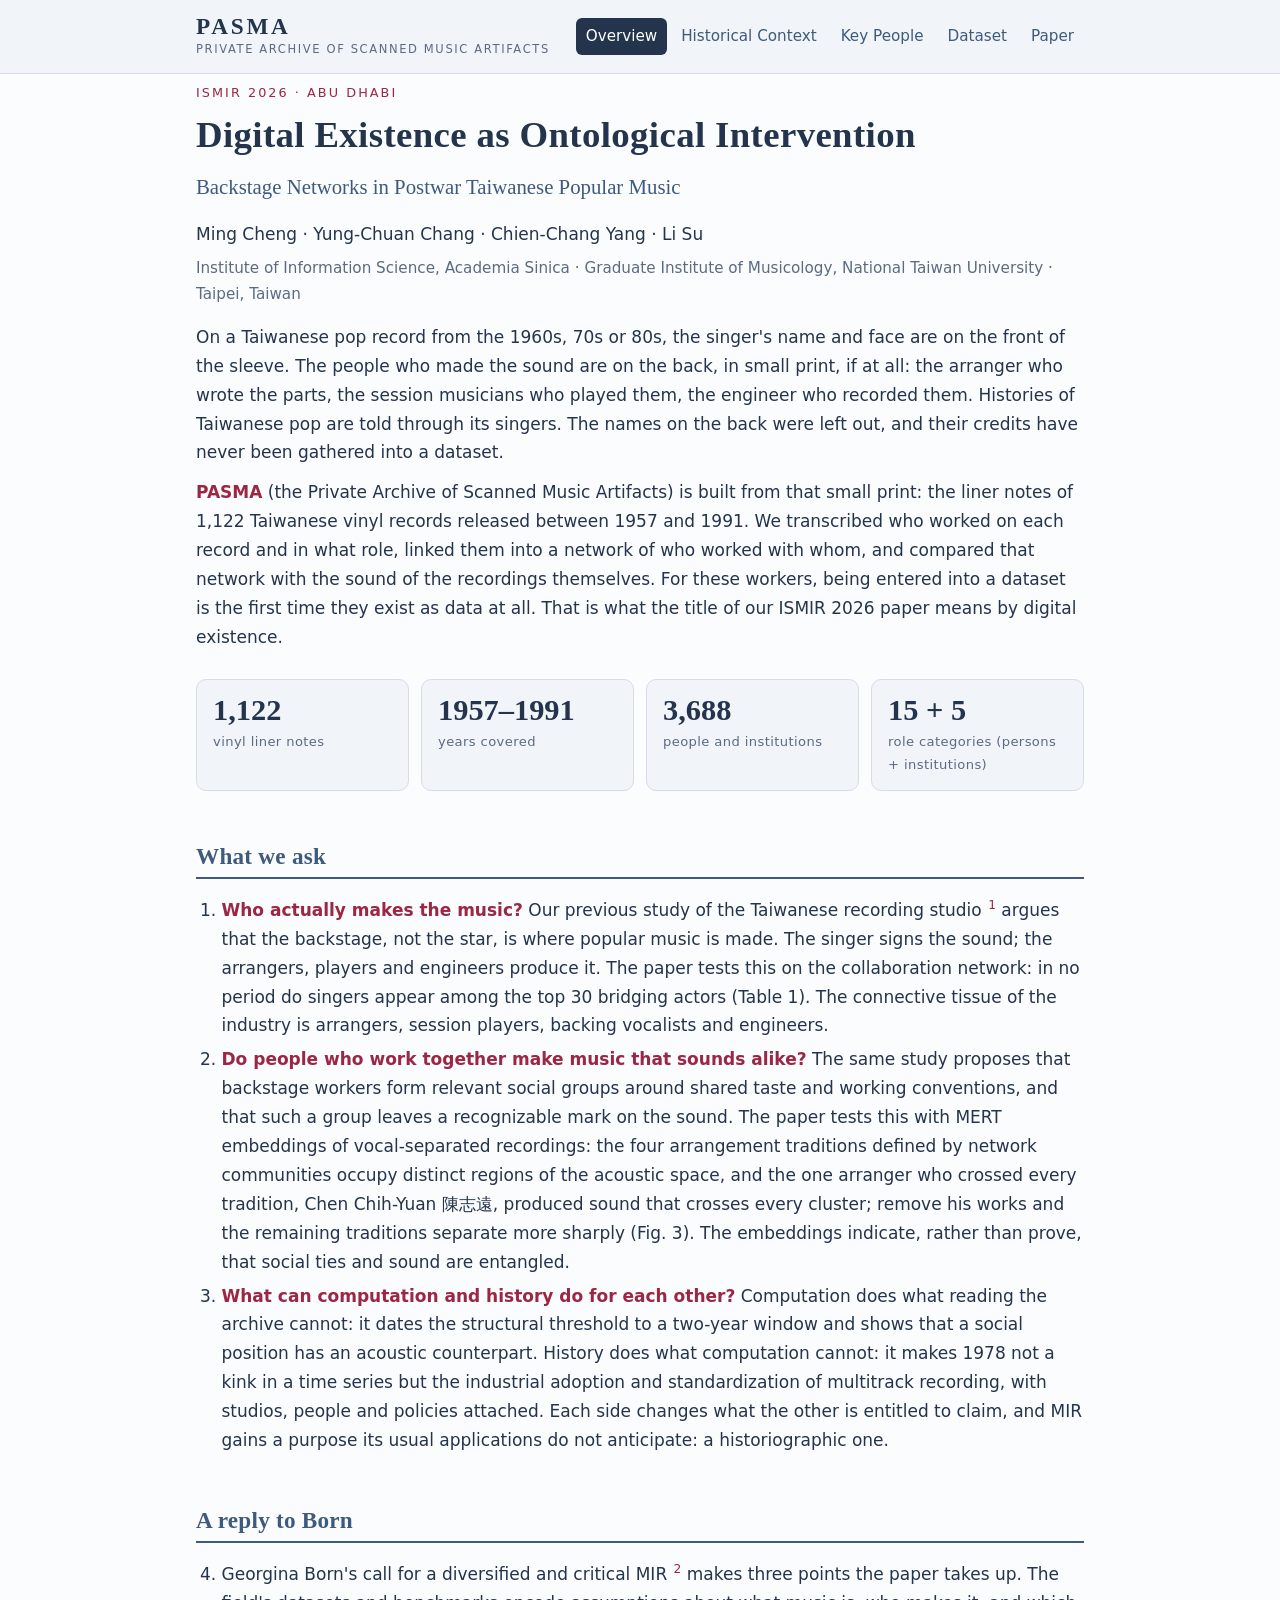
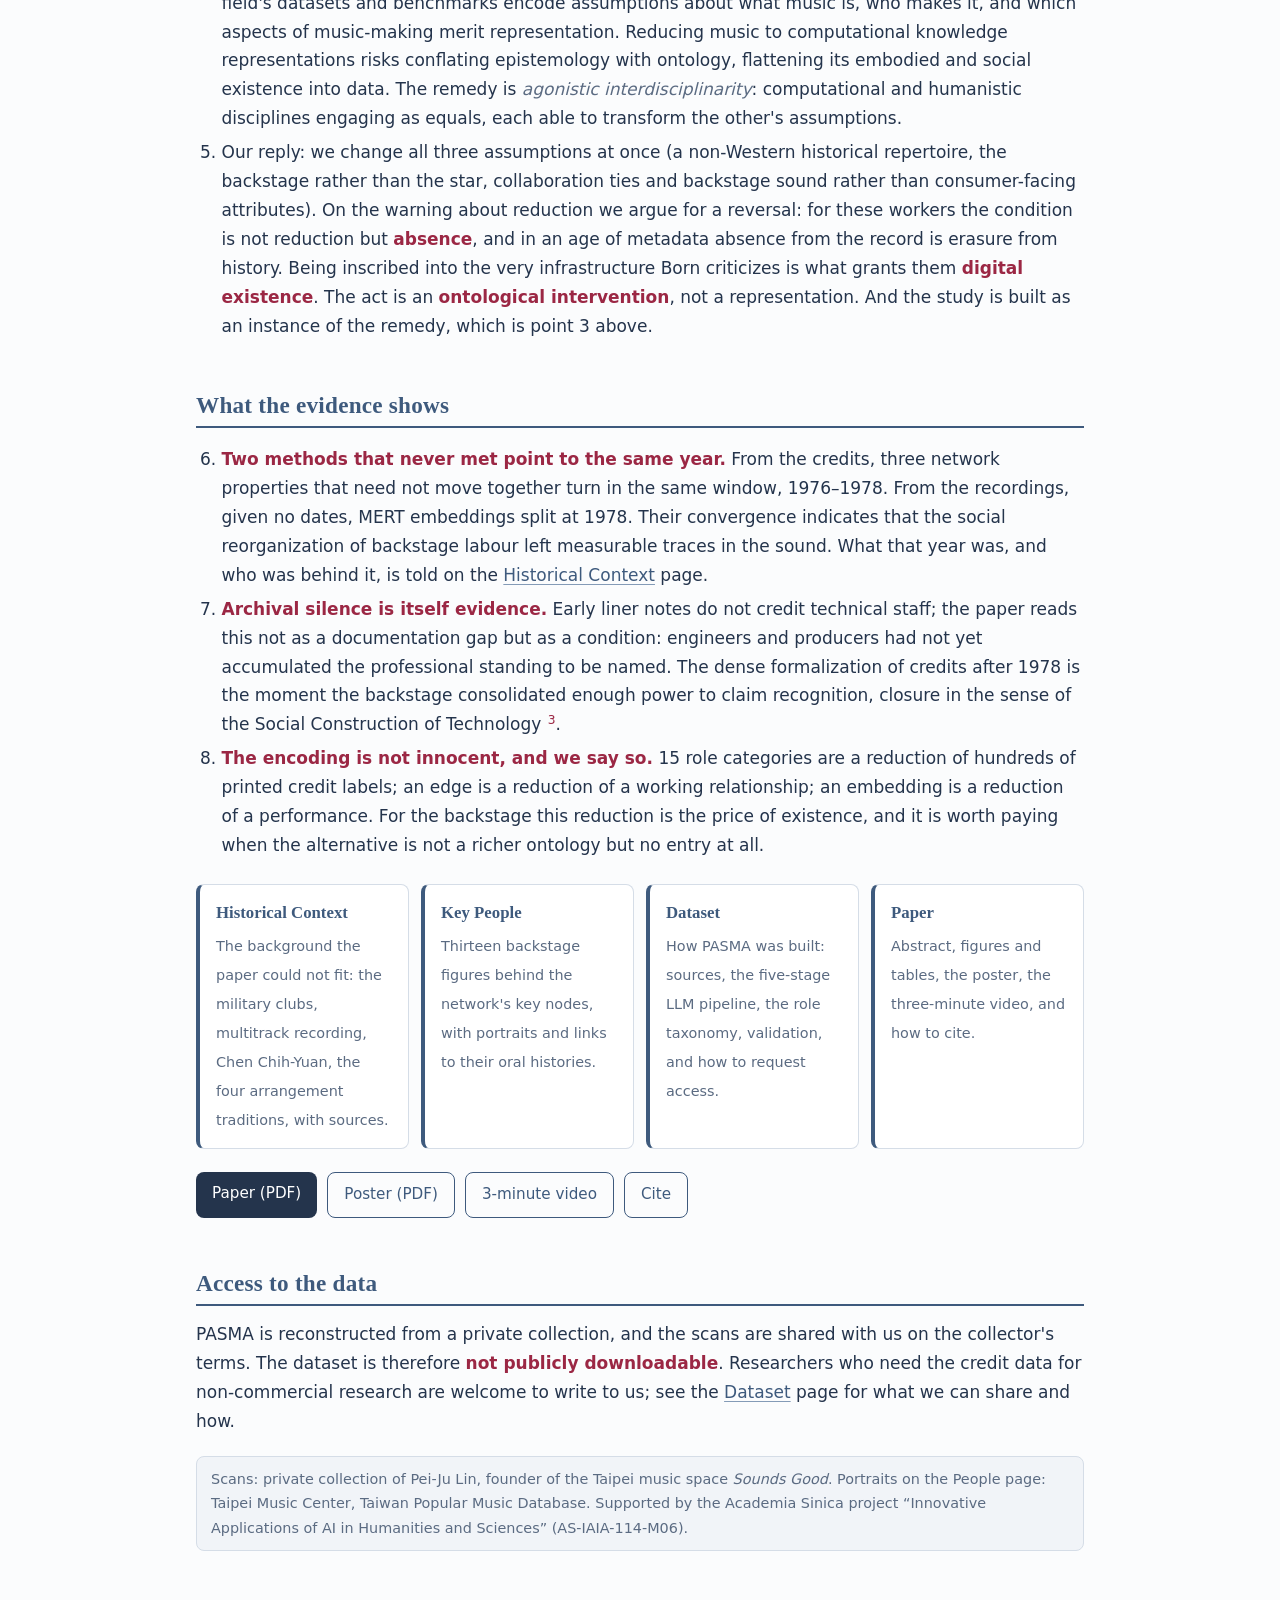
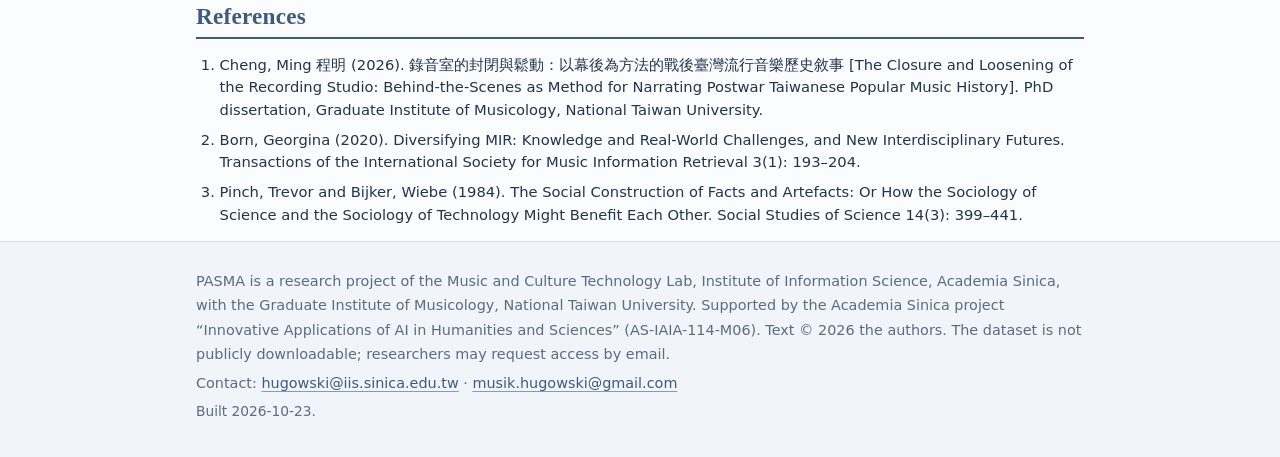
==== commit e045ded6: "Tone down the hero and the History intro Drop "Best Paper nominee" from the Overview kicker; state t" ====
--- a/index.html
+++ b/index.html
@@ -5,7 +5,7 @@
 <meta name="viewport" content="width=device-width, initial-scale=1">
 <title>PASMA · Backstage networks in postwar Taiwanese popular music</title>
 <meta name="description" content="PASMA, the Private Archive of Scanned Music Artifacts: a dataset reconstructed from the liner notes of 1,122 Taiwanese vinyl records (1957–1991), and the companion site of the ISMIR 2026 paper Digital Existence as Ontological Intervention.">
-<meta name="build" content="2026-10-21T15:08">
+<meta name="build" content="2026-10-23T16:09">
 <link rel="stylesheet" href="assets/css/site.css">
 <link rel="icon" href="assets/img/favicon.svg" type="image/svg+xml">
 </head>
@@ -16,7 +16,7 @@
 </div></header>
 <main class="wrap">
 <section class="hero">
-<p class="kicker">ISMIR 2026 · Abu Dhabi · Best Paper nominee</p>
+<p class="kicker">ISMIR 2026 · Abu Dhabi</p>
 <h1>Digital Existence as Ontological Intervention</h1>
 <p class="sub">Backstage Networks in Postwar Taiwanese Popular Music</p>
 <p class="authors">Ming Cheng · Yung-Chuan Chang · Chien-Chang Yang · Li Su</p>
@@ -70,7 +70,7 @@
 <footer class="site-foot"><div class="wrap">
 <p>PASMA is a research project of the Music and Culture Technology Lab, Institute of Information Science, Academia Sinica, with the Graduate Institute of Musicology, National Taiwan University. Supported by the Academia Sinica project “Innovative Applications of AI in Humanities and Sciences” (AS-IAIA-114-M06). Text © 2026 the authors. The dataset is not publicly downloadable; researchers may request access by email.</p>
 <p>Contact: <a href="mailto:hugowski@iis.sinica.edu.tw">hugowski@iis.sinica.edu.tw</a> · <a href="mailto:musik.hugowski@gmail.com">musik.hugowski@gmail.com</a></p>
-<p class="small">Built 2026-10-21.</p>
+<p class="small">Built 2026-10-23.</p>
 </div></footer>
 </body>
 </html>
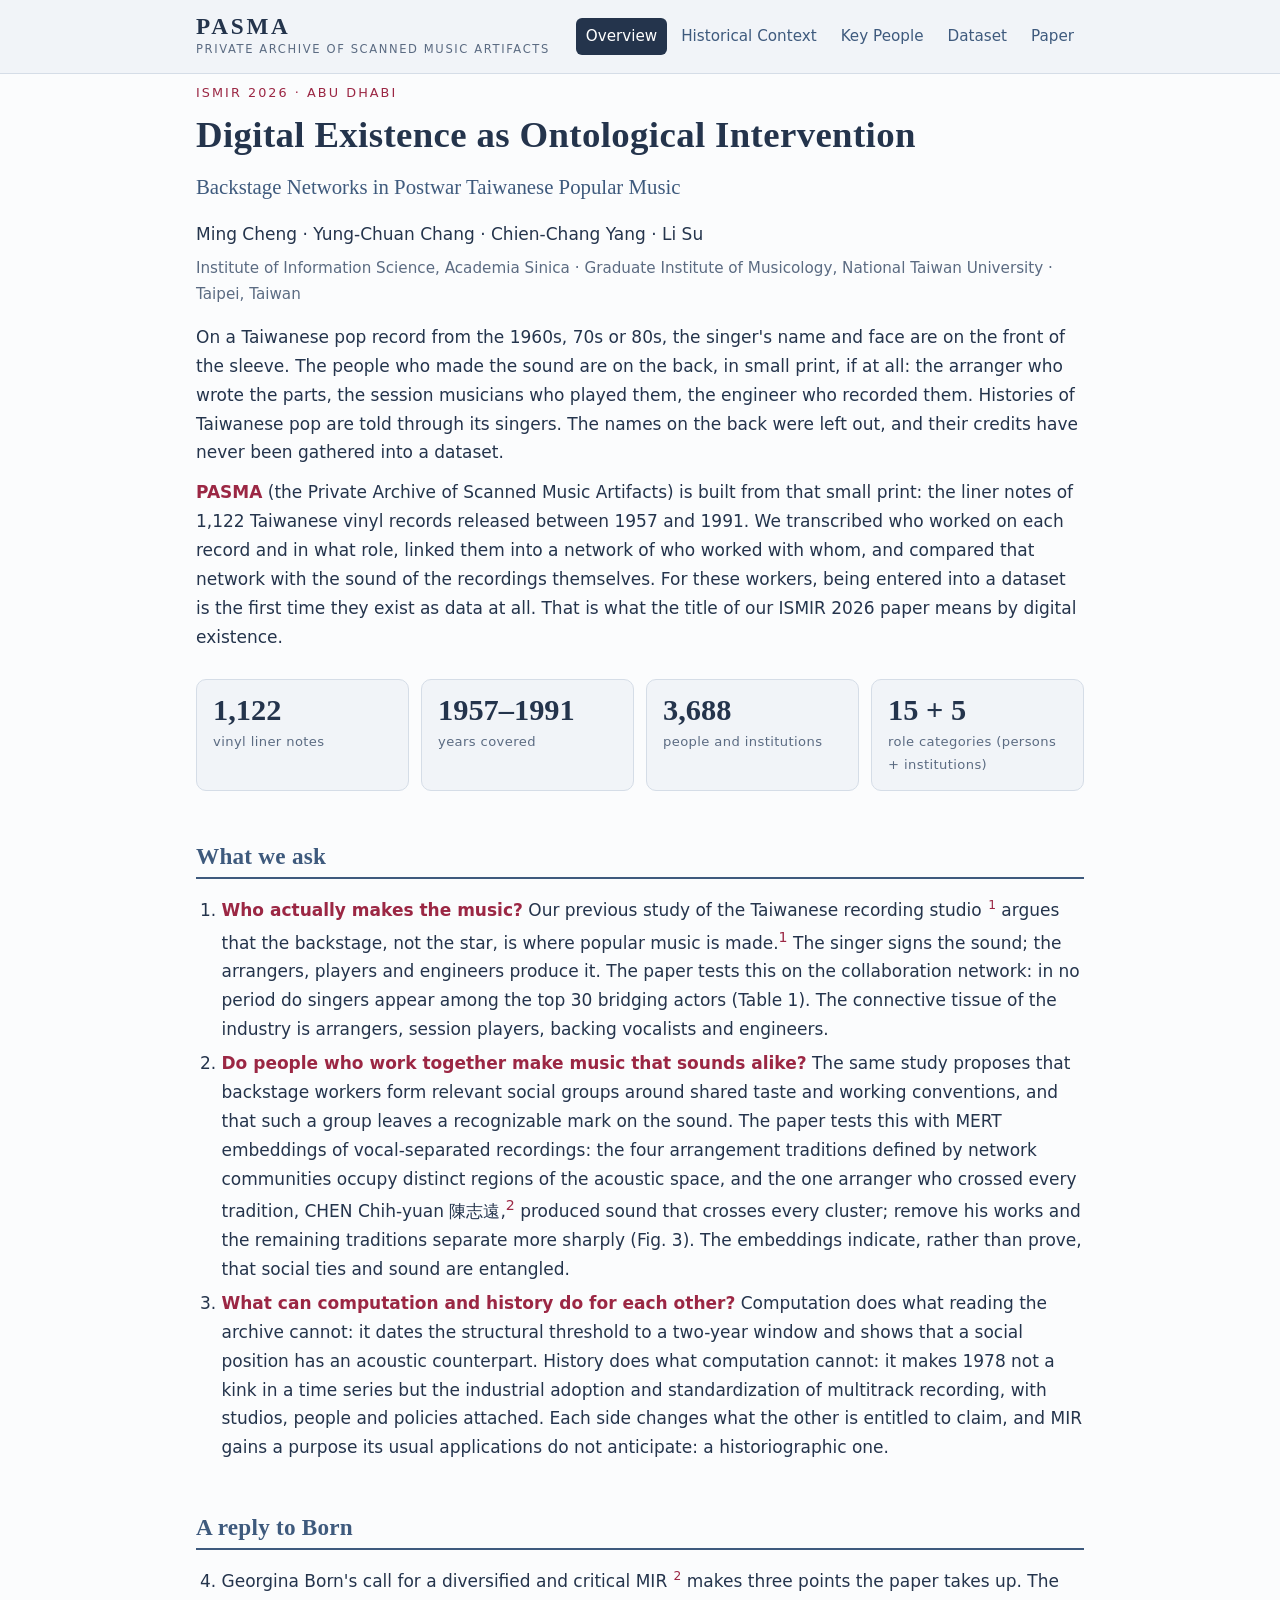
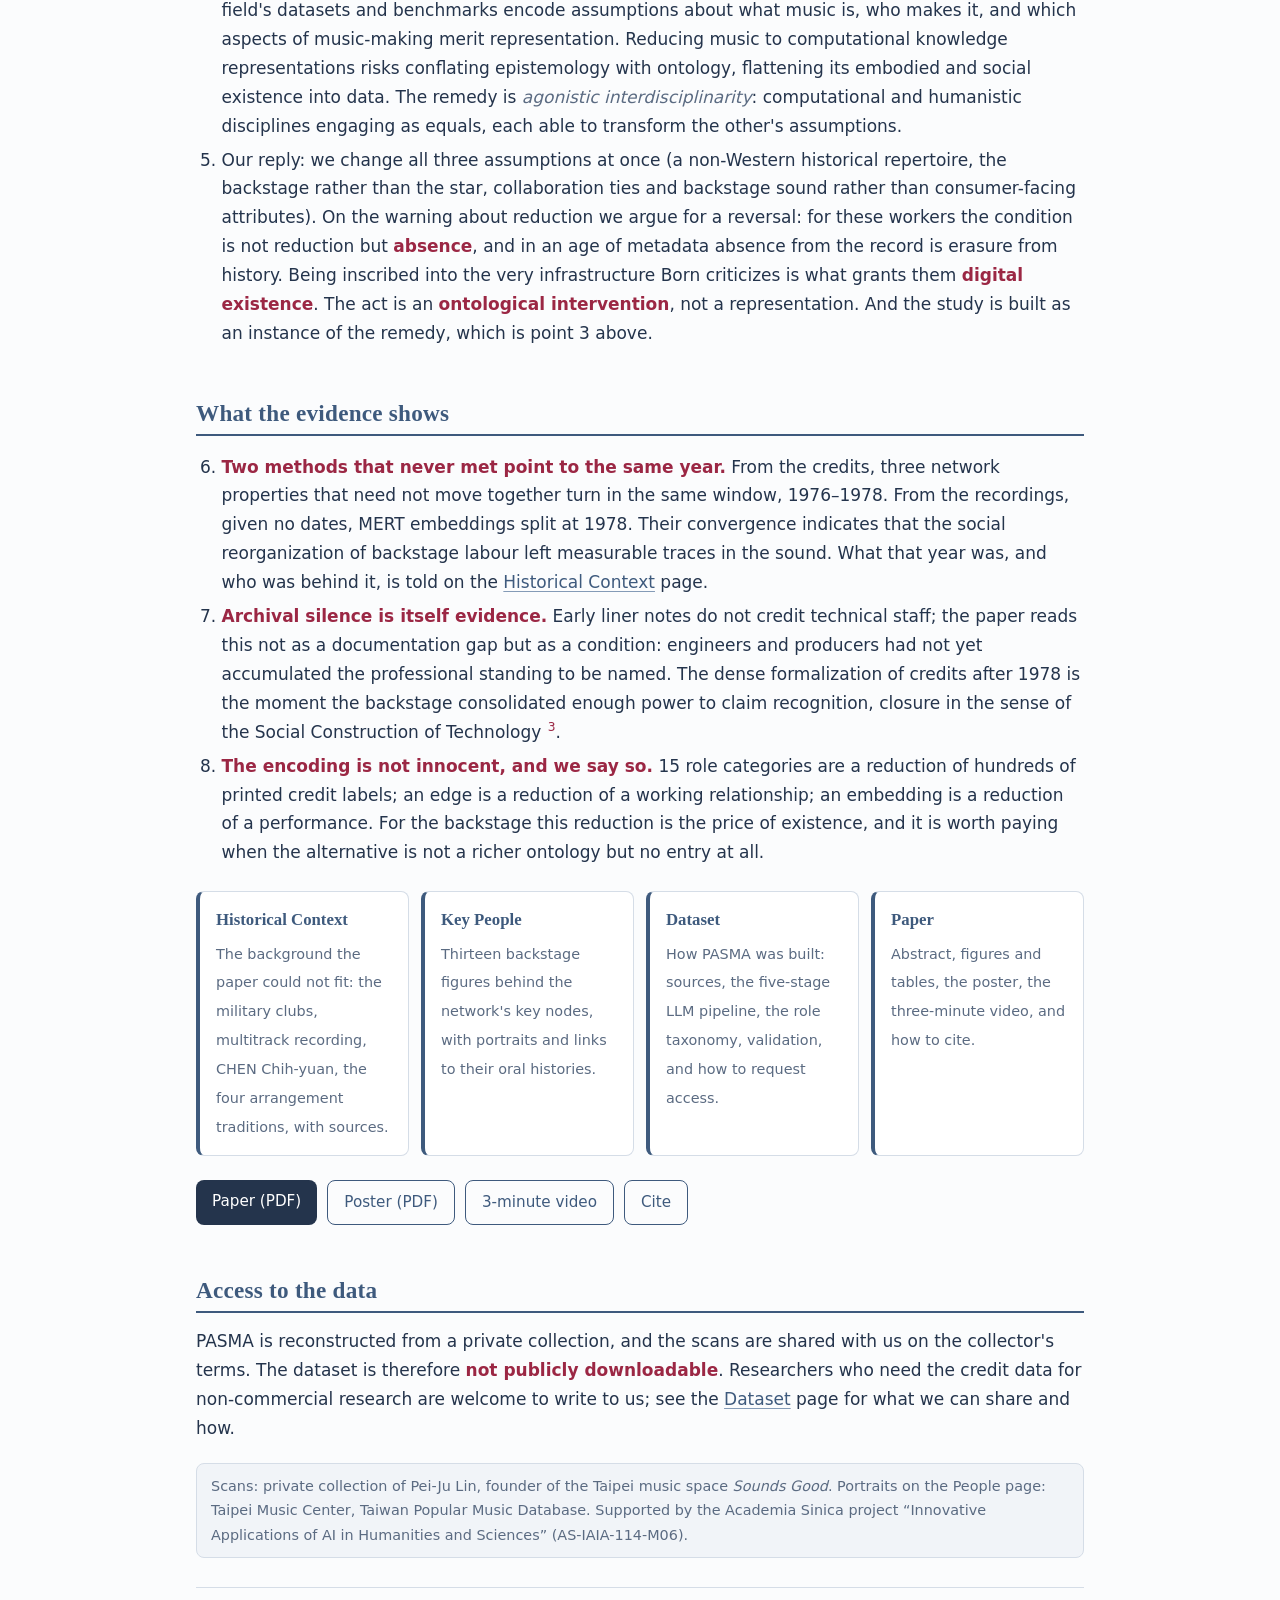
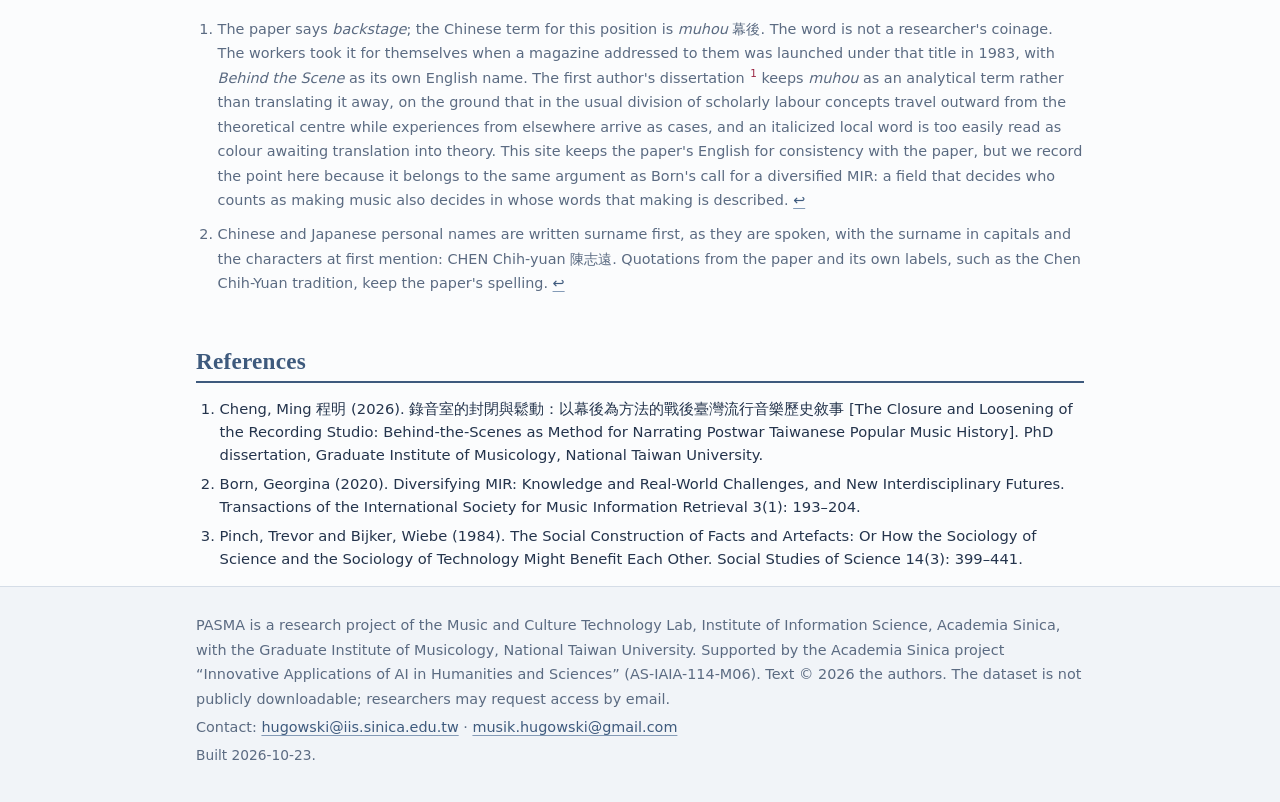
==== commit 07cc461a: "Trim the History page to what grounds the paper; surname-first names; muhou note History page cut fr" ====
--- a/index.html
+++ b/index.html
@@ -5,7 +5,7 @@
 <meta name="viewport" content="width=device-width, initial-scale=1">
 <title>PASMA · Backstage networks in postwar Taiwanese popular music</title>
 <meta name="description" content="PASMA, the Private Archive of Scanned Music Artifacts: a dataset reconstructed from the liner notes of 1,122 Taiwanese vinyl records (1957–1991), and the companion site of the ISMIR 2026 paper Digital Existence as Ontological Intervention.">
-<meta name="build" content="2026-10-23T16:09">
+<meta name="build" content="2026-10-23T17:22">
 <link rel="stylesheet" href="assets/css/site.css">
 <link rel="icon" href="assets/img/favicon.svg" type="image/svg+xml">
 </head>
@@ -34,8 +34,8 @@
 
 <h2 id="what-we-ask">What we ask</h2>
 <ol>
-<li><strong>Who actually makes the music?</strong> Our previous study of the Taiwanese recording studio <sup class="cite"><a href="#ref-cheng2026dissertation">1</a></sup> argues that the backstage, not the star, is where popular music is made. The singer signs the sound; the arrangers, players and engineers produce it. The paper tests this on the collaboration network: in no period do singers appear among the top 30 bridging actors (Table 1). The connective tissue of the industry is arrangers, session players, backing vocalists and engineers.</li>
-<li><strong>Do people who work together make music that sounds alike?</strong> The same study proposes that backstage workers form relevant social groups around shared taste and working conventions, and that such a group leaves a recognizable mark on the sound. The paper tests this with MERT embeddings of vocal-separated recordings: the four arrangement traditions defined by network communities occupy distinct regions of the acoustic space, and the one arranger who crossed every tradition, Chen Chih-Yuan 陳志遠, produced sound that crosses every cluster; remove his works and the remaining traditions separate more sharply (Fig. 3). The embeddings indicate, rather than prove, that social ties and sound are entangled.</li>
+<li><strong>Who actually makes the music?</strong> Our previous study of the Taiwanese recording studio <sup class="cite"><a href="#ref-cheng2026dissertation">1</a></sup> argues that the backstage, not the star, is where popular music is made.<sup id="fnref:muhou"><a class="footnote-ref" href="#fn:muhou">1</a></sup> The singer signs the sound; the arrangers, players and engineers produce it. The paper tests this on the collaboration network: in no period do singers appear among the top 30 bridging actors (Table 1). The connective tissue of the industry is arrangers, session players, backing vocalists and engineers.</li>
+<li><strong>Do people who work together make music that sounds alike?</strong> The same study proposes that backstage workers form relevant social groups around shared taste and working conventions, and that such a group leaves a recognizable mark on the sound. The paper tests this with MERT embeddings of vocal-separated recordings: the four arrangement traditions defined by network communities occupy distinct regions of the acoustic space, and the one arranger who crossed every tradition, CHEN Chih-yuan 陳志遠,<sup id="fnref:names"><a class="footnote-ref" href="#fn:names">2</a></sup> produced sound that crosses every cluster; remove his works and the remaining traditions separate more sharply (Fig. 3). The embeddings indicate, rather than prove, that social ties and sound are entangled.</li>
 <li><strong>What can computation and history do for each other?</strong> Computation does what reading the archive cannot: it dates the structural threshold to a two-year window and shows that a social position has an acoustic counterpart. History does what computation cannot: it makes 1978 not a kink in a time series but the industrial adoption and standardization of multitrack recording, with studios, people and policies attached. Each side changes what the other is entitled to claim, and MIR gains a purpose its usual applications do not anticipate: a historiographic one.</li>
 </ol>
 <h2 id="a-reply-to-born">A reply to Born</h2>
@@ -50,7 +50,7 @@
 <li><strong>The encoding is not innocent, and we say so.</strong> 15 role categories are a reduction of hundreds of printed credit labels; an edge is a reduction of a working relationship; an embedding is a reduction of a performance. For the backstage this reduction is the price of existence, and it is worth paying when the alternative is not a richer ontology but no entry at all.</li>
 </ol>
 <div class="cards">
-<a class="card" href="history.html"><b>Historical Context</b><span>The background the paper could not fit: the military clubs, multitrack recording, Chen Chih-Yuan, the four arrangement traditions, with sources.</span></a>
+<a class="card" href="history.html"><b>Historical Context</b><span>The background the paper could not fit: the military clubs, multitrack recording, CHEN Chih-yuan, the four arrangement traditions, with sources.</span></a>
 <a class="card" href="people.html"><b>Key People</b><span>Thirteen backstage figures behind the network's key nodes, with portraits and links to their oral histories.</span></a>
 <a class="card" href="dataset.html"><b>Dataset</b><span>How PASMA was built: sources, the five-stage LLM pipeline, the role taxonomy, validation, and how to request access.</span></a>
 <a class="card" href="paper.html"><b>Paper</b><span>Abstract, figures and tables, the poster, the three-minute video, and how to cite.</span></a>
@@ -65,7 +65,19 @@
 
 <h2 id="access-to-the-data">Access to the data</h2>
 <p>PASMA is reconstructed from a private collection, and the scans are shared with us on the collector's terms. The dataset is therefore <strong>not publicly downloadable</strong>. Researchers who need the credit data for non-commercial research are welcome to write to us; see the <a href="dataset.html#access">Dataset</a> page for what we can share and how.</p>
-<p class="notice">Scans: private collection of Pei-Ju Lin, founder of the Taipei music space <em>Sounds Good</em>. Portraits on the People page: Taipei Music Center, Taiwan Popular Music Database. Supported by the Academia Sinica project “Innovative Applications of AI in Humanities and Sciences” (AS-IAIA-114-M06).</p><section id="references" class="references"><h2>References</h2><ol><li id="ref-cheng2026dissertation">Cheng, Ming 程明 (2026). 錄音室的封閉與鬆動：以幕後為方法的戰後臺灣流行音樂歷史敘事 [The Closure and Loosening of the Recording Studio: Behind-the-Scenes as Method for Narrating Postwar Taiwanese Popular Music History]. PhD dissertation, Graduate Institute of Musicology, National Taiwan University.</li><li id="ref-Born2020">Born, Georgina (2020). Diversifying MIR: Knowledge and Real-World Challenges, and New Interdisciplinary Futures. Transactions of the International Society for Music Information Retrieval 3(1): 193–204.</li><li id="ref-Pinch1984">Pinch, Trevor and Bijker, Wiebe (1984). The Social Construction of Facts and Artefacts: Or How the Sociology of Science and the Sociology of Technology Might Benefit Each Other. Social Studies of Science 14(3): 399–441.</li></ol></section>
+<p class="notice">Scans: private collection of Pei-Ju Lin, founder of the Taipei music space <em>Sounds Good</em>. Portraits on the People page: Taipei Music Center, Taiwan Popular Music Database. Supported by the Academia Sinica project “Innovative Applications of AI in Humanities and Sciences” (AS-IAIA-114-M06).</p>
+
+<div class="footnote">
+<hr />
+<ol>
+<li id="fn:muhou">
+<p>The paper says <em>backstage</em>; the Chinese term for this position is <em>muhou</em> 幕後. The word is not a researcher's coinage. The workers took it for themselves when a magazine addressed to them was launched under that title in 1983, with <em>Behind the Scene</em> as its own English name. The first author's dissertation <sup class="cite"><a href="#ref-cheng2026dissertation">1</a></sup> keeps <em>muhou</em> as an analytical term rather than translating it away, on the ground that in the usual division of scholarly labour concepts travel outward from the theoretical centre while experiences from elsewhere arrive as cases, and an italicized local word is too easily read as colour awaiting translation into theory. This site keeps the paper's English for consistency with the paper, but we record the point here because it belongs to the same argument as Born's call for a diversified MIR: a field that decides who counts as making music also decides in whose words that making is described.&#160;<a class="footnote-backref" href="#fnref:muhou" title="Jump back to footnote 1 in the text">&#8617;</a></p>
+</li>
+<li id="fn:names">
+<p>Chinese and Japanese personal names are written surname first, as they are spoken, with the surname in capitals and the characters at first mention: CHEN Chih-yuan 陳志遠. Quotations from the paper and its own labels, such as the Chen Chih-Yuan tradition, keep the paper's spelling.&#160;<a class="footnote-backref" href="#fnref:names" title="Jump back to footnote 2 in the text">&#8617;</a></p>
+</li>
+</ol>
+</div><section id="references" class="references"><h2>References</h2><ol><li id="ref-cheng2026dissertation">Cheng, Ming 程明 (2026). 錄音室的封閉與鬆動：以幕後為方法的戰後臺灣流行音樂歷史敘事 [The Closure and Loosening of the Recording Studio: Behind-the-Scenes as Method for Narrating Postwar Taiwanese Popular Music History]. PhD dissertation, Graduate Institute of Musicology, National Taiwan University.</li><li id="ref-Born2020">Born, Georgina (2020). Diversifying MIR: Knowledge and Real-World Challenges, and New Interdisciplinary Futures. Transactions of the International Society for Music Information Retrieval 3(1): 193–204.</li><li id="ref-Pinch1984">Pinch, Trevor and Bijker, Wiebe (1984). The Social Construction of Facts and Artefacts: Or How the Sociology of Science and the Sociology of Technology Might Benefit Each Other. Social Studies of Science 14(3): 399–441.</li></ol></section>
 </main>
 <footer class="site-foot"><div class="wrap">
 <p>PASMA is a research project of the Music and Culture Technology Lab, Institute of Information Science, Academia Sinica, with the Graduate Institute of Musicology, National Taiwan University. Supported by the Academia Sinica project “Innovative Applications of AI in Humanities and Sciences” (AS-IAIA-114-M06). Text © 2026 the authors. The dataset is not publicly downloadable; researchers may request access by email.</p>
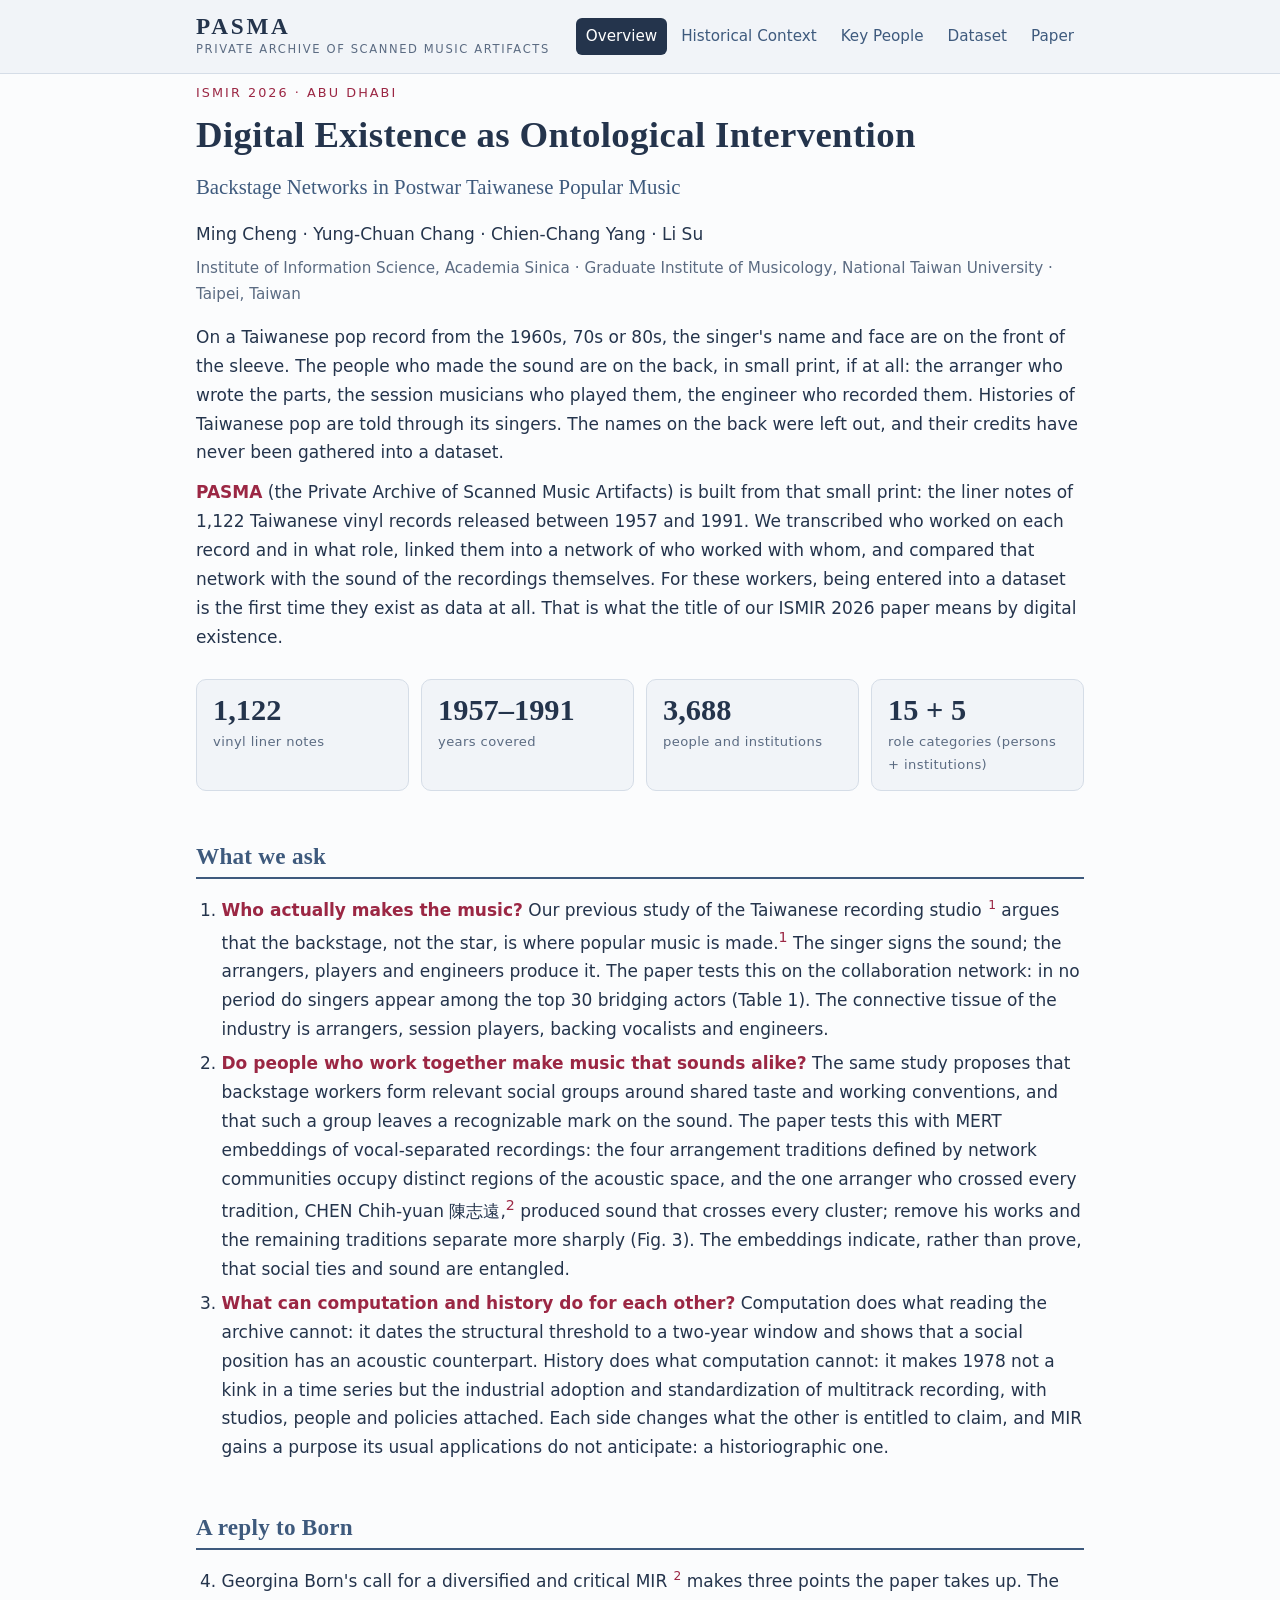
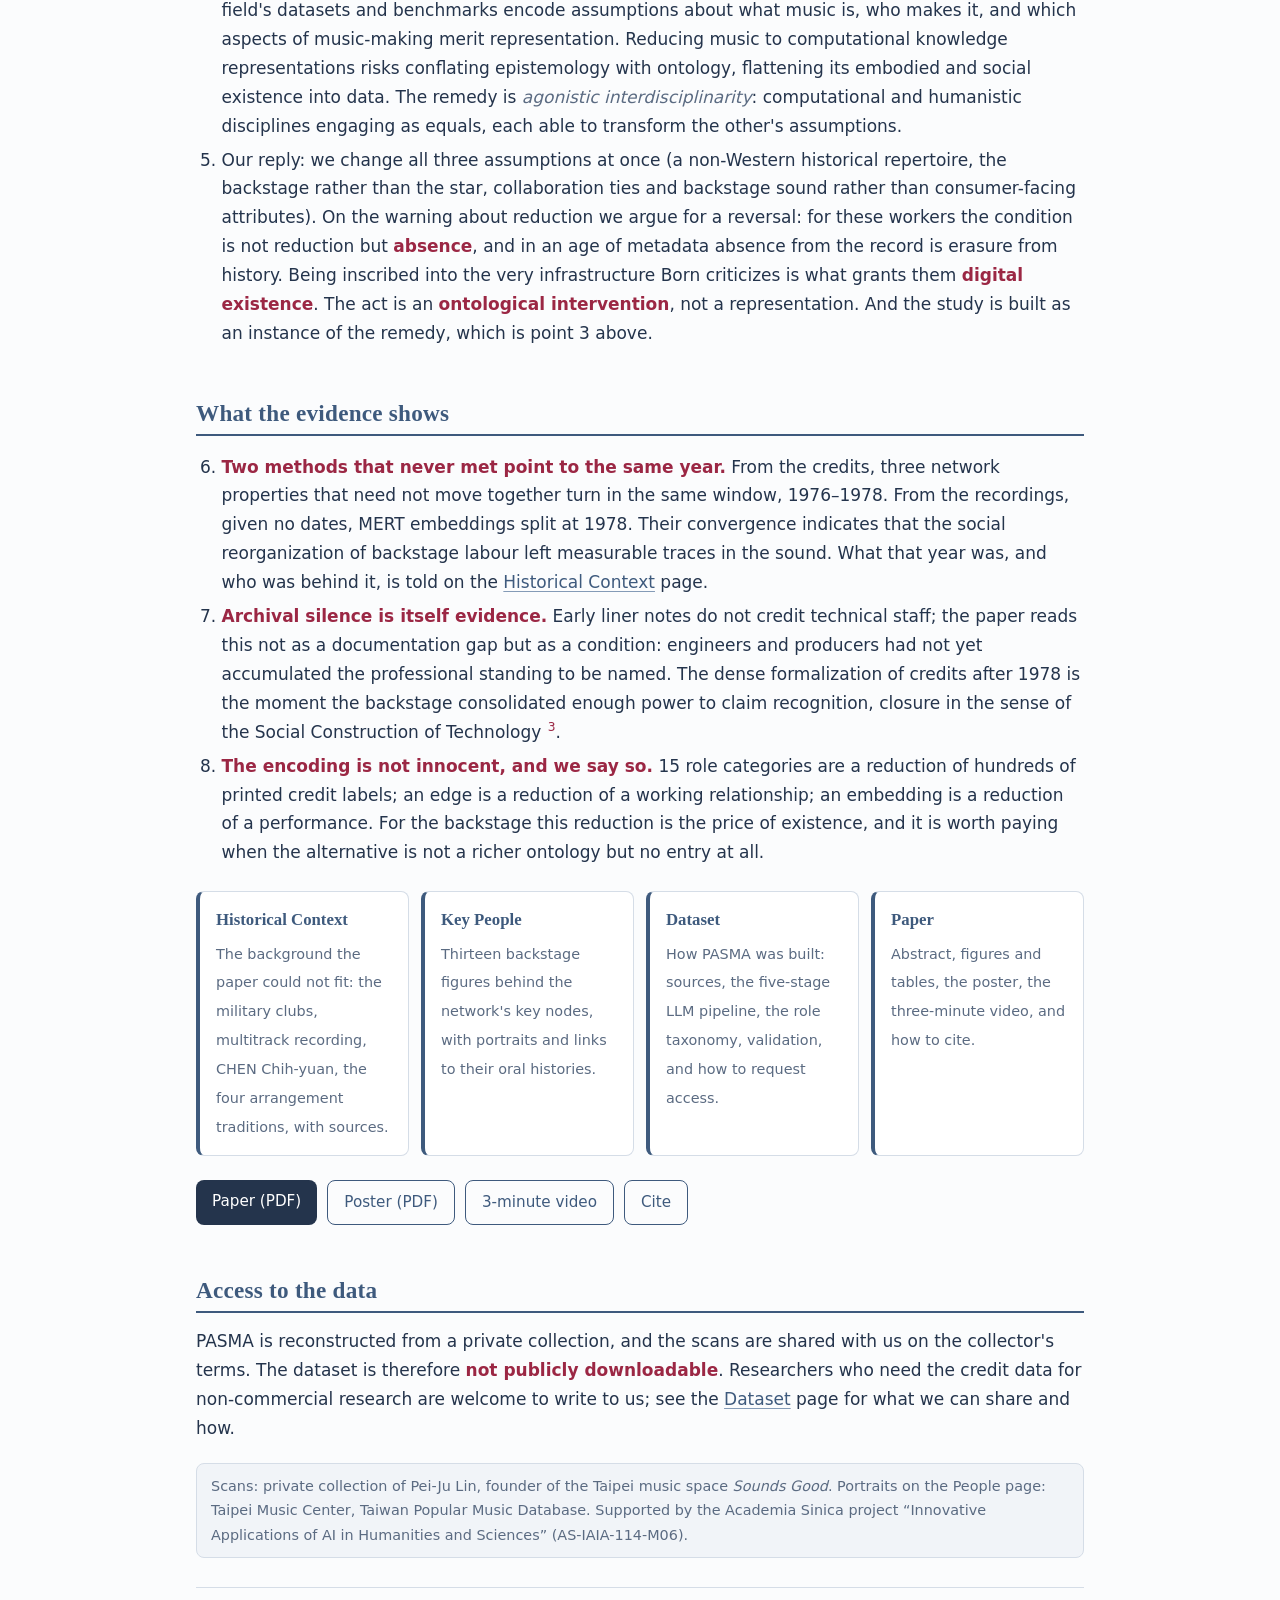
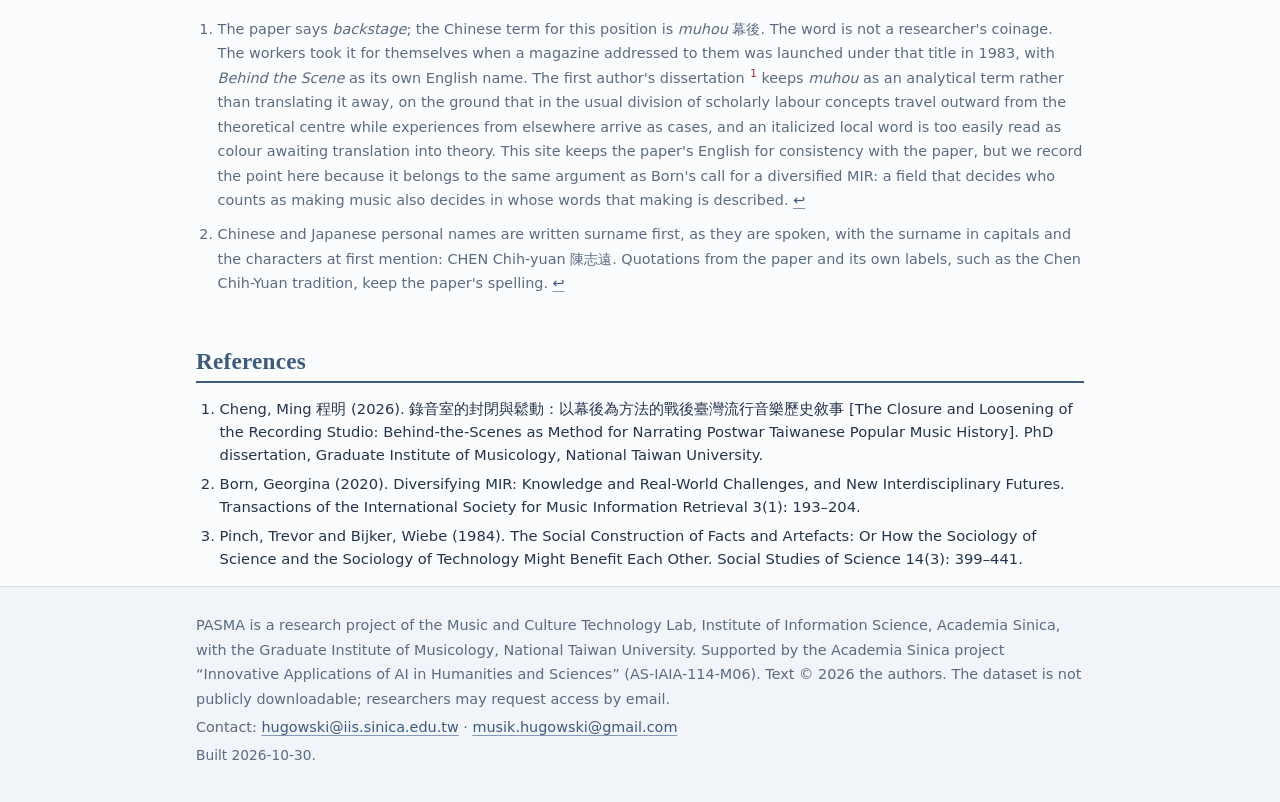
==== commit dea342fb: "Add listening examples: twenty vocal-separated stems, five per arrangement tradition New audio asset" ====
--- a/index.html
+++ b/index.html
@@ -5,7 +5,7 @@
 <meta name="viewport" content="width=device-width, initial-scale=1">
 <title>PASMA · Backstage networks in postwar Taiwanese popular music</title>
 <meta name="description" content="PASMA, the Private Archive of Scanned Music Artifacts: a dataset reconstructed from the liner notes of 1,122 Taiwanese vinyl records (1957–1991), and the companion site of the ISMIR 2026 paper Digital Existence as Ontological Intervention.">
-<meta name="build" content="2026-10-23T17:22">
+<meta name="build" content="2026-10-30T03:23">
 <link rel="stylesheet" href="assets/css/site.css">
 <link rel="icon" href="assets/img/favicon.svg" type="image/svg+xml">
 </head>
@@ -82,7 +82,7 @@
 <footer class="site-foot"><div class="wrap">
 <p>PASMA is a research project of the Music and Culture Technology Lab, Institute of Information Science, Academia Sinica, with the Graduate Institute of Musicology, National Taiwan University. Supported by the Academia Sinica project “Innovative Applications of AI in Humanities and Sciences” (AS-IAIA-114-M06). Text © 2026 the authors. The dataset is not publicly downloadable; researchers may request access by email.</p>
 <p>Contact: <a href="mailto:hugowski@iis.sinica.edu.tw">hugowski@iis.sinica.edu.tw</a> · <a href="mailto:musik.hugowski@gmail.com">musik.hugowski@gmail.com</a></p>
-<p class="small">Built 2026-10-23.</p>
+<p class="small">Built 2026-10-30.</p>
 </div></footer>
 </body>
 </html>
--- a/assets/css/site.css
+++ b/assets/css/site.css
@@ -122,6 +122,19 @@
 .footnote{font-size:.9rem;color:var(--muted)}
 .footnote-ref{text-decoration:none;color:var(--accent)}
 
+/* 試聽 */
+.listen{margin:1.6em 0}
+.listen-grid{display:grid;grid-template-columns:repeat(auto-fit,minmax(230px,1fr));gap:14px;margin:1em 0}
+.listen-group{background:var(--card);border:1px solid var(--rule);border-radius:10px;padding:12px 14px}
+.listen-group h3{margin:0 0 .6em;font-size:1rem;padding-left:9px;border-left:4px solid var(--mist)}
+.listen-group.t-pre h3{border-color:var(--t-pre)}
+.listen-group.t-chen h3{border-color:var(--t-chen)}
+.listen-group.t-electone h3{border-color:var(--t-electone)}
+.listen-group.t-post h3{border-color:var(--t-post)}
+.track{display:flex;align-items:center;gap:8px;margin:.4em 0}
+.track .n{font-family:var(--sans);font-size:.86rem;color:var(--muted);min-width:1.2em;text-align:right}
+.track audio{width:100%;height:34px}
+
 /* 影片 */
 video{width:100%;max-width:880px;border-radius:8px;background:#000;display:block;margin:1em auto}
 
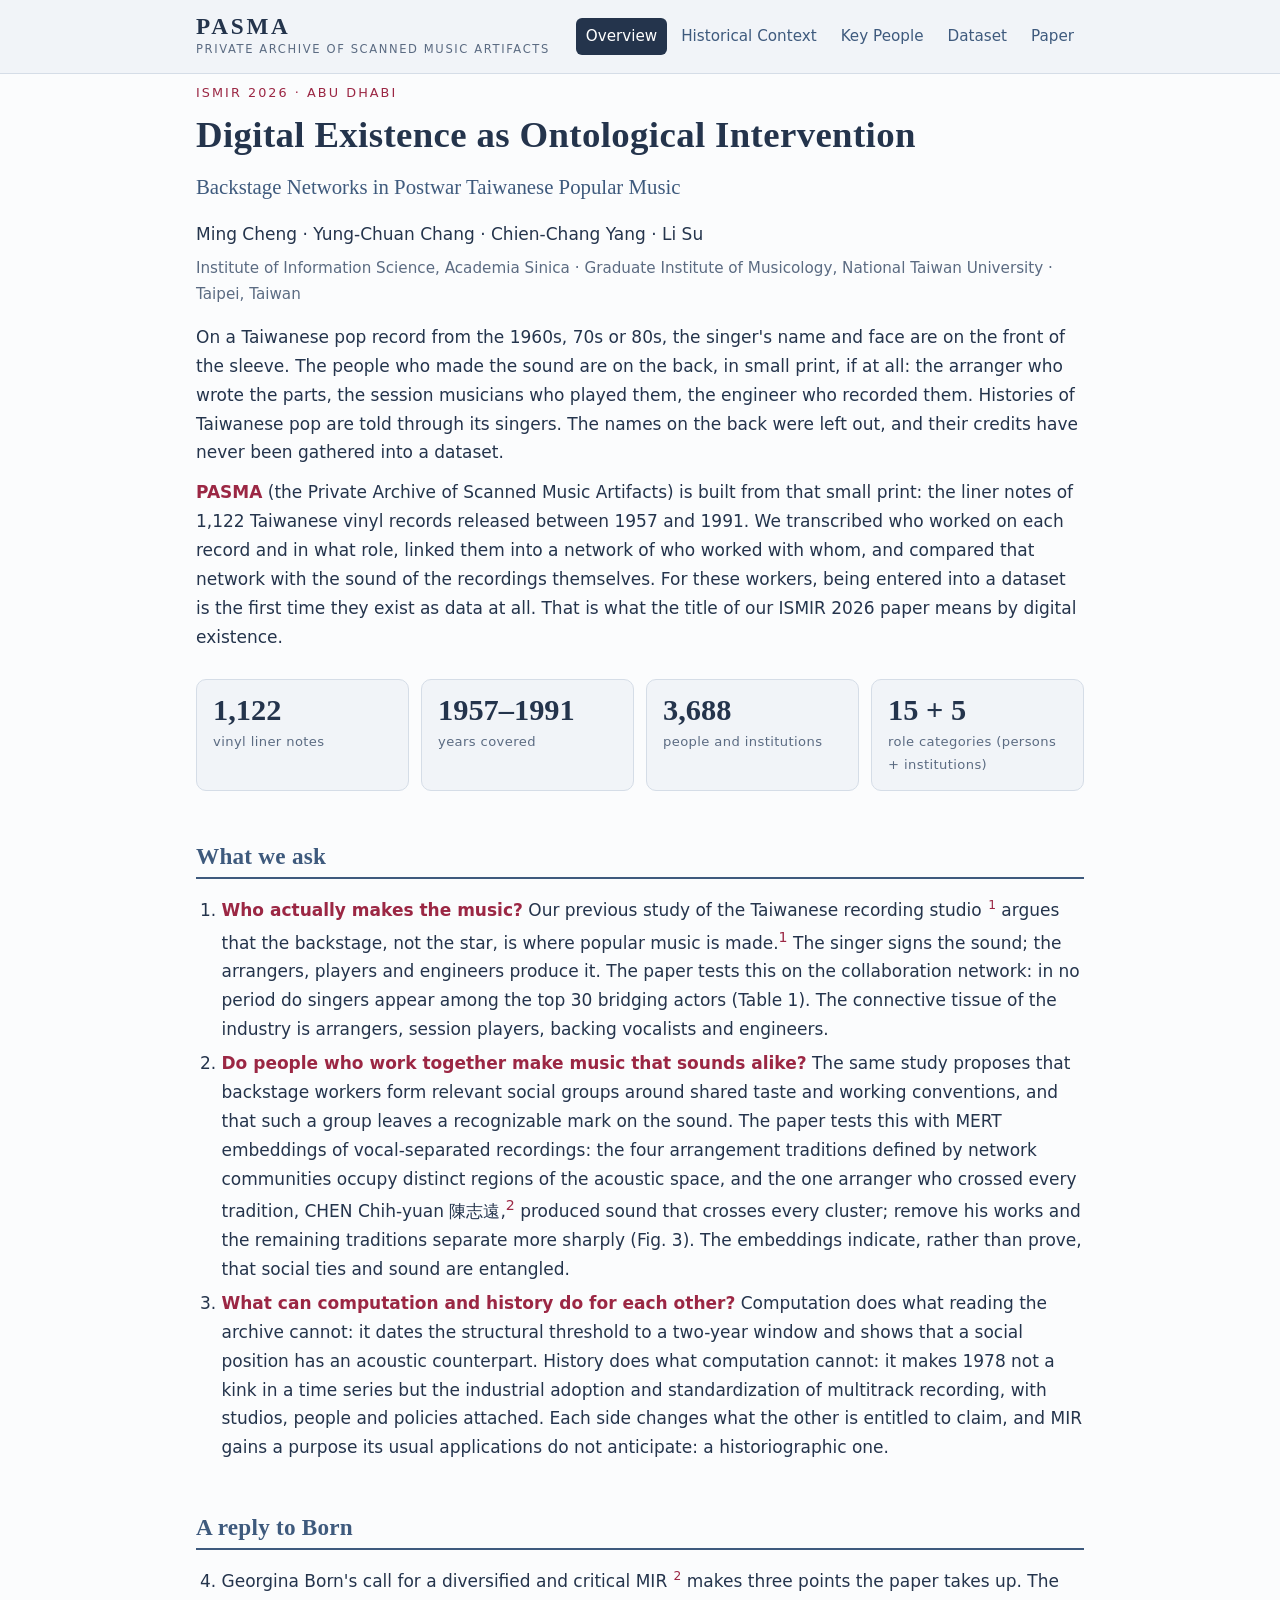
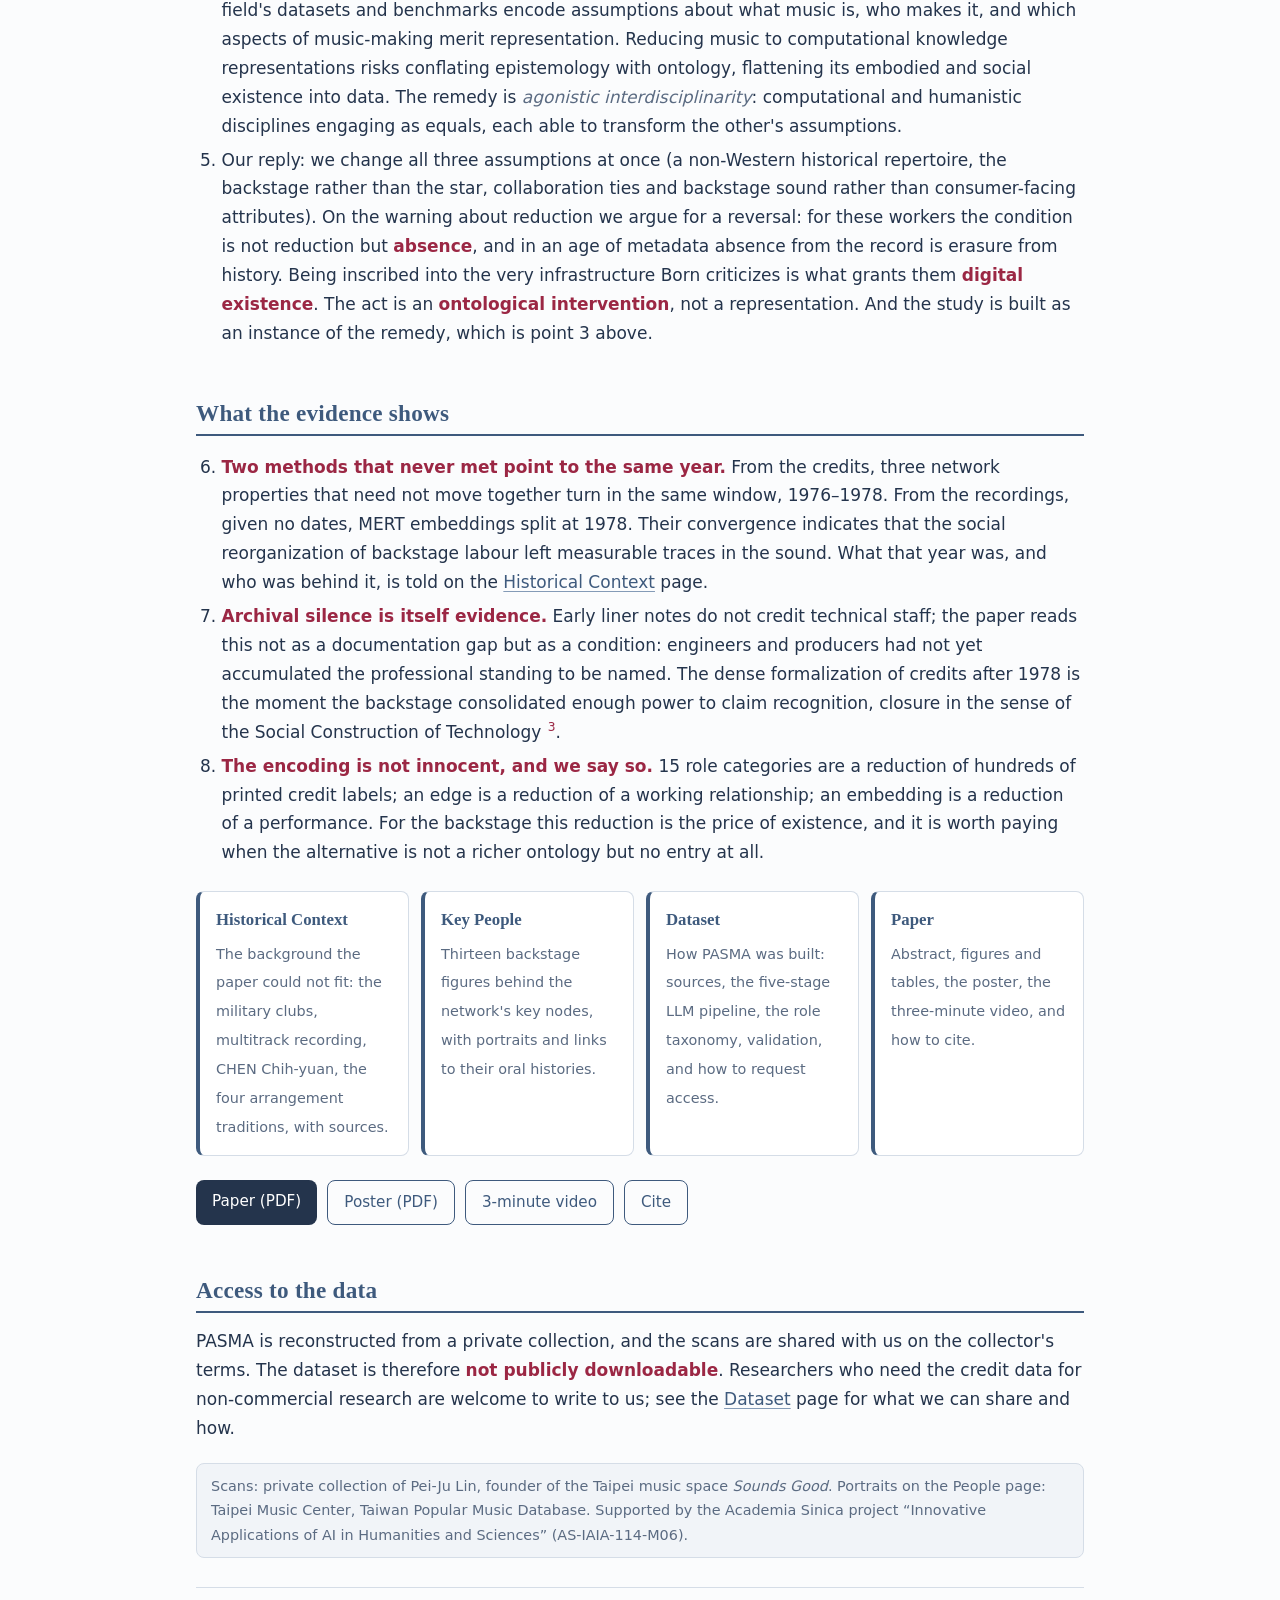
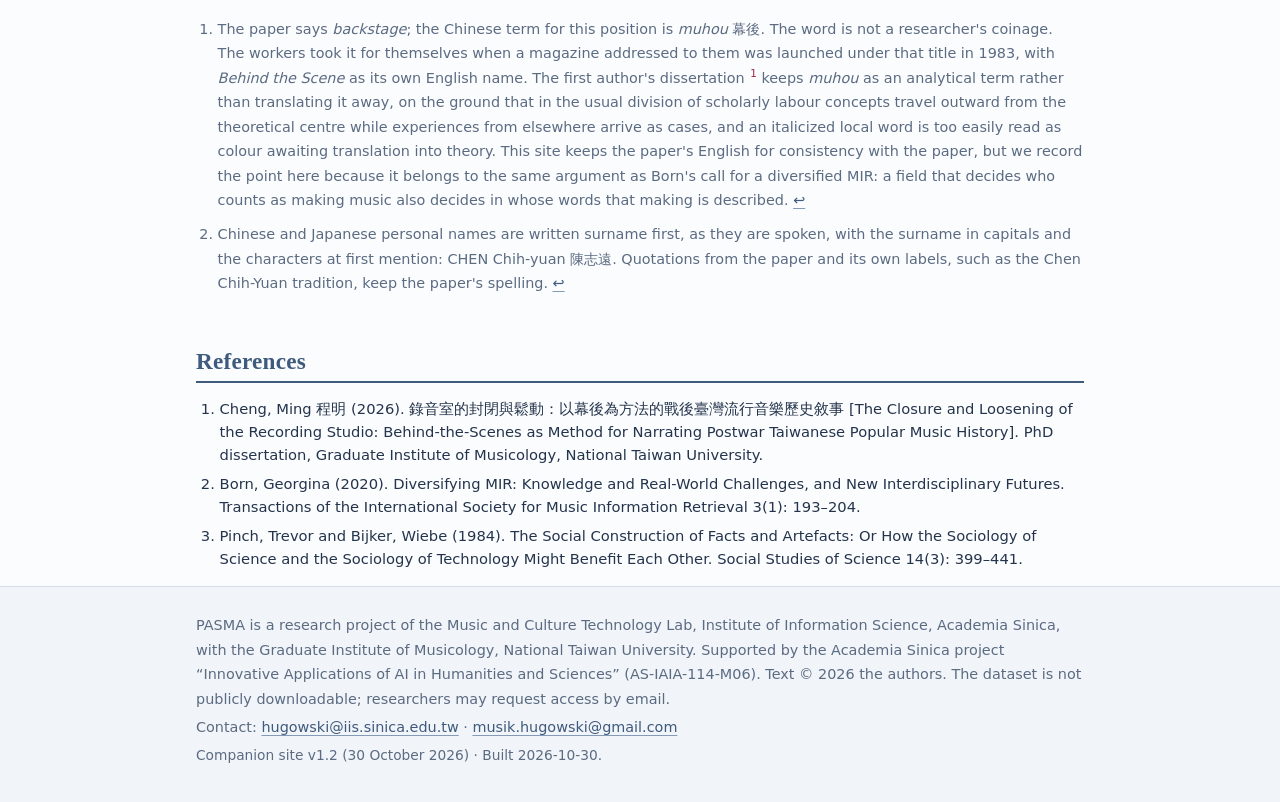
==== commit a1e1fc9d: "Version the companion site (v1.2); state the audio examples as a site addition The paper is fixed as" ====
--- a/index.html
+++ b/index.html
@@ -5,7 +5,7 @@
 <meta name="viewport" content="width=device-width, initial-scale=1">
 <title>PASMA · Backstage networks in postwar Taiwanese popular music</title>
 <meta name="description" content="PASMA, the Private Archive of Scanned Music Artifacts: a dataset reconstructed from the liner notes of 1,122 Taiwanese vinyl records (1957–1991), and the companion site of the ISMIR 2026 paper Digital Existence as Ontological Intervention.">
-<meta name="build" content="2026-10-30T03:23">
+<meta name="build" content="2026-10-30T03:27">
 <link rel="stylesheet" href="assets/css/site.css">
 <link rel="icon" href="assets/img/favicon.svg" type="image/svg+xml">
 </head>
@@ -82,7 +82,7 @@
 <footer class="site-foot"><div class="wrap">
 <p>PASMA is a research project of the Music and Culture Technology Lab, Institute of Information Science, Academia Sinica, with the Graduate Institute of Musicology, National Taiwan University. Supported by the Academia Sinica project “Innovative Applications of AI in Humanities and Sciences” (AS-IAIA-114-M06). Text © 2026 the authors. The dataset is not publicly downloadable; researchers may request access by email.</p>
 <p>Contact: <a href="mailto:hugowski@iis.sinica.edu.tw">hugowski@iis.sinica.edu.tw</a> · <a href="mailto:musik.hugowski@gmail.com">musik.hugowski@gmail.com</a></p>
-<p class="small">Built 2026-10-30.</p>
+<p class="small">Companion site v1.2 (30 October 2026) · Built 2026-10-30.</p>
 </div></footer>
 </body>
 </html>
--- a/assets/css/site.css
+++ b/assets/css/site.css
@@ -135,6 +135,10 @@
 .track .n{font-family:var(--sans);font-size:.86rem;color:var(--muted);min-width:1.2em;text-align:right}
 .track audio{width:100%;height:34px}
 
+.versions{padding-left:1.2em;font-size:.95rem}
+.versions li{margin:.4em 0}
+.versions .muted{color:var(--muted)}
+
 /* 影片 */
 video{width:100%;max-width:880px;border-radius:8px;background:#000;display:block;margin:1em auto}
 
